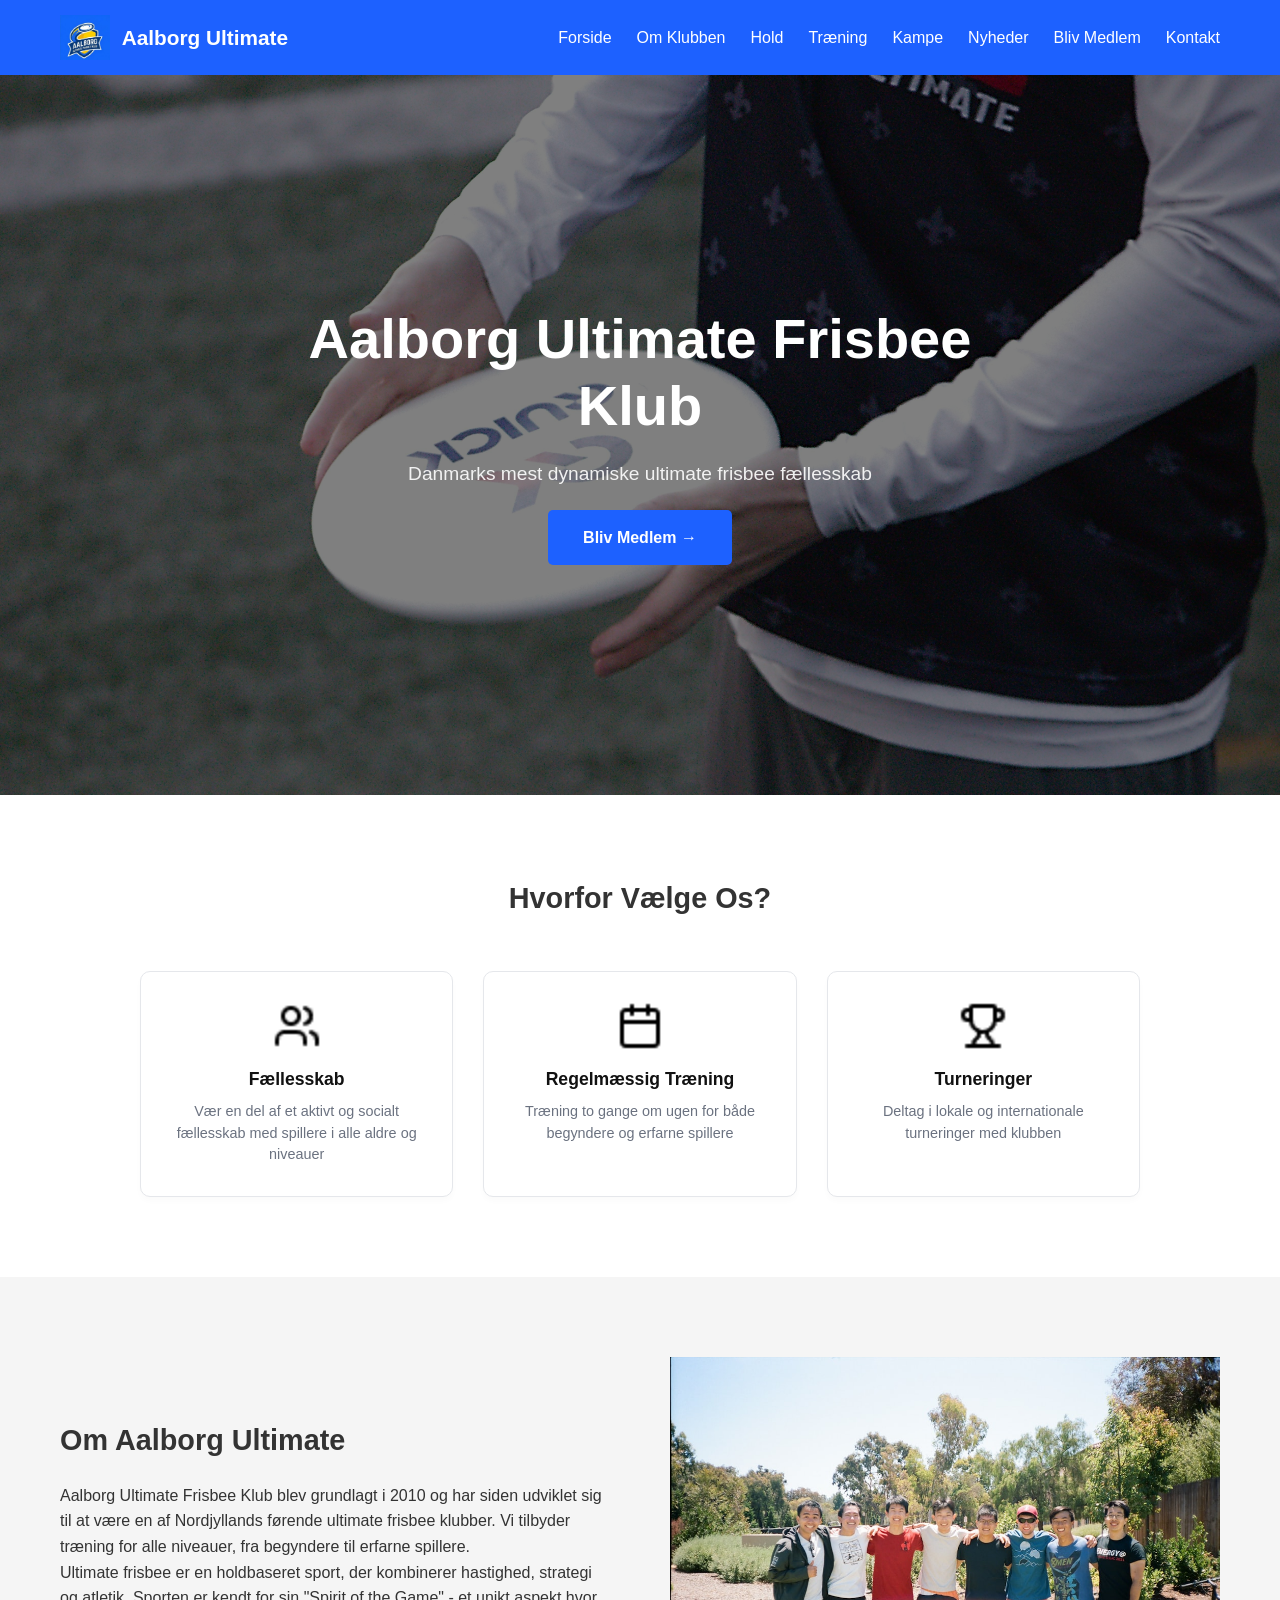
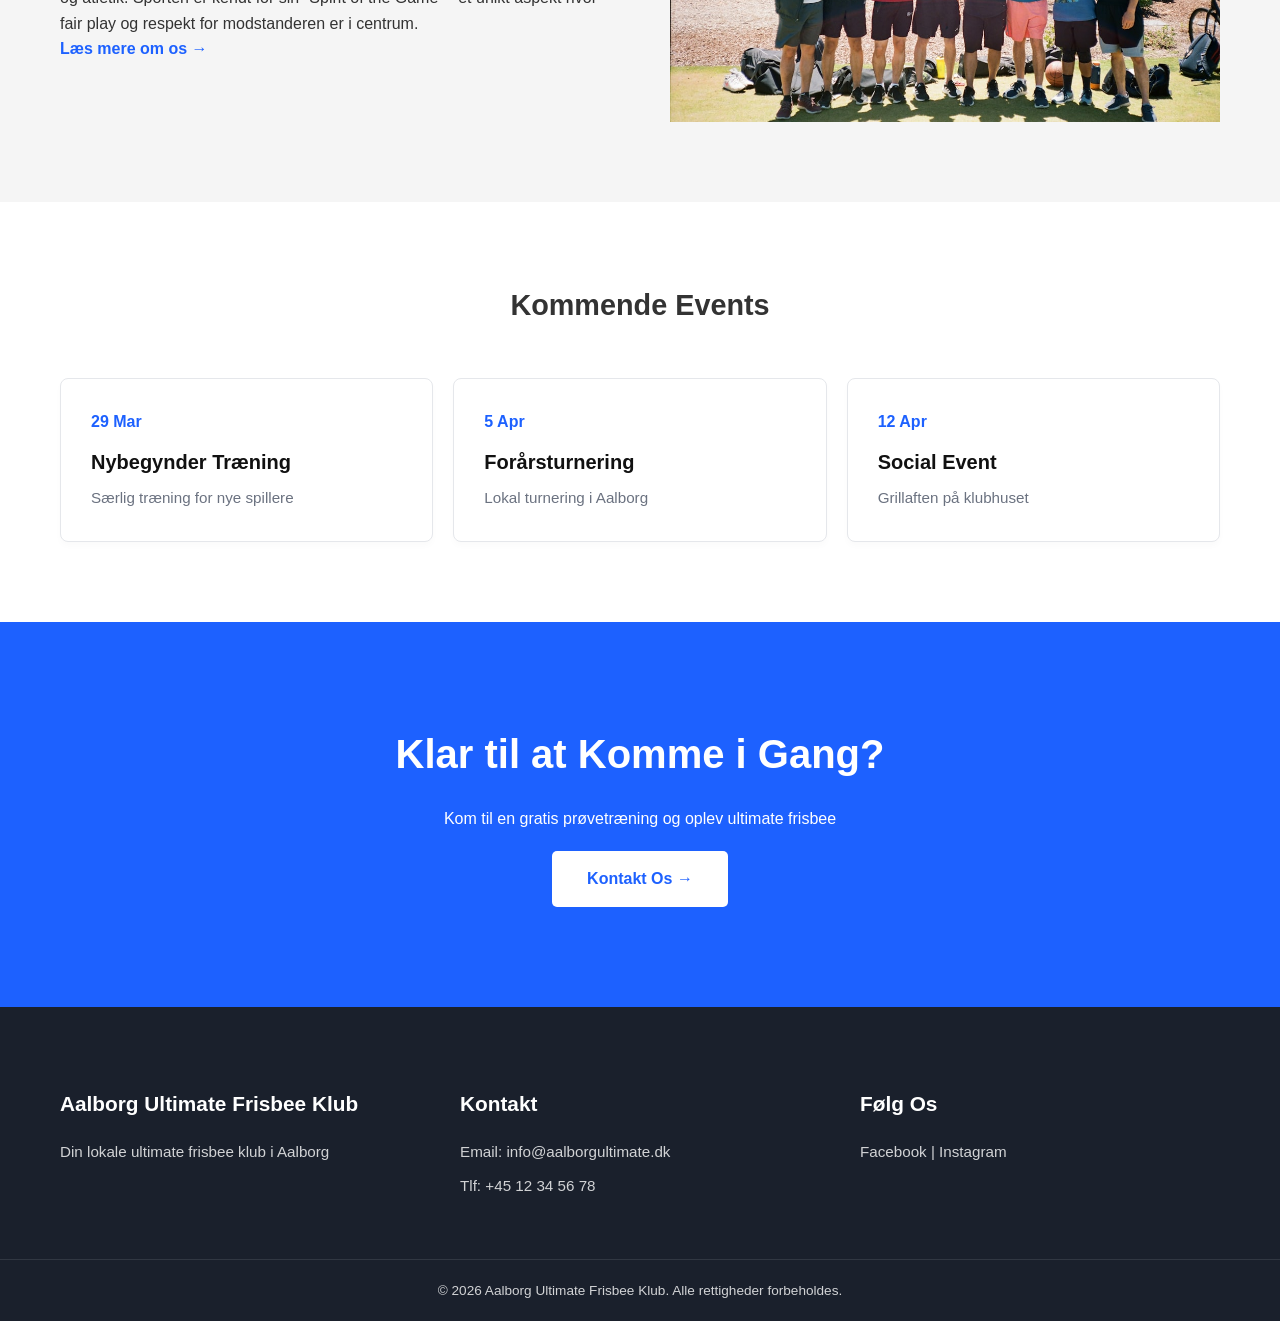
==== Source kode/index.html @ 28018676 "4 undersider mere :) Samt yderlgiere fikses af hele siden." ====
<!DOCTYPE html>
<html lang="da">
<head>
    <meta charset="UTF-8">
    <meta name="viewport" content="width=device-width, initial-scale=1.0">
    <title>Forside - Aalborg Ultimate Frisbee Klub</title>
    
    <link rel="stylesheet" href="css/layout.css">
    <link rel="stylesheet" href="css/style.css">
</head>
<body>

    <header class="main-header">
        <div class="container">
            <div class="logo">
                <img src="img/logo.png" alt="AUFK Logo">
                <span>Aalborg Ultimate</span>
            </div>
            <nav>
                <ul>
                    <li><a href="index.html">Forside</a></li>
                    <li><a href="om-os.html">Om Klubben</a></li>
                    <li><a href="hold.html">Hold</a></li>
                    <li><a href="traening.html">Træning</a></li>
                    <li><a href="kampe.html">Kampe</a></li>
                    <li><a href="nyheder.html">Nyheder</a></li>
                    <li><a href="bliv-medlem.html">Bliv Medlem</a></li>
                    <li><a href="kontakt-os.html">Kontakt</a></li>
                </ul>
            </nav>
        </div>
    </header>

    <main>
        <section class="hero">
            <div class="container hero-content">
                <h1>Aalborg Ultimate Frisbee Klub</h1>
                <p>Danmarks mest dynamiske ultimate frisbee fællesskab</p>
                <a href="bliv-medlem.html" class="btn-main">Bliv Medlem &rarr;</a>
            </div>
        </section>

        <section class="features page-section">
            <div class="container">
                <h2 class="section-title">Hvorfor Vælge Os?</h2>
                <div class="feature-grid">
                    <div class="feature-card">
                        <img src="img/icon-user.png" alt="Fællesskab" class="icon">
                        <h3>Fællesskab</h3>
                        <p>Vær en del af et aktivt og socialt fællesskab med spillere i alle aldre og niveauer</p>
                    </div>
                    <div class="feature-card">
                        <img src="img/icon-calendar.png" alt="Træning" class="icon">
                        <h3>Regelmæssig Træning</h3>
                        <p>Træning to gange om ugen for både begyndere og erfarne spillere</p>
                    </div>
                    <div class="feature-card">
                        <img src="img/icon-trophy.png" alt="Turneringer" class="icon">
                        <h3>Turneringer</h3>
                        <p>Deltag i lokale og internationale turneringer med klubben</p>
                    </div>
                </div>
            </div>
        </section>

        <section class="about-teaser page-section bg-light">
            <div class="container about-flex">
                <div class="about-text">
                    <h2>Om Aalborg Ultimate</h2>
                    <p>Aalborg Ultimate Frisbee Klub blev grundlagt i 2010 og har siden udviklet sig til at være en af Nordjyllands førende ultimate frisbee klubber. Vi tilbyder træning for alle niveauer, fra begyndere til erfarne spillere.</p>
                    <p>Ultimate frisbee er en holdbaseret sport, der kombinerer hastighed, strategi og atletik. Sporten er kendt for sin "Spirit of the Game" - et unikt aspekt hvor fair play og respekt for modstanderen er i centrum.</p>
                    <a href="om-os.html" class="link-arrow">Læs mere om os &rarr;</a>
                </div>
                <div class="about-image">
                    <img src="img/team-photo.jpg" alt="Aalborg Ultimate Holdbillede">
                </div>
            </div>
        </section>

        <section class="events page-section">
            <div class="container">
                <h2 class="section-title">Kommende Events</h2>
                <div class="event-grid">
                    <div class="event-card">
                        <span class="event-date">29 Mar</span>
                        <h3>Nybegynder Træning</h3>
                        <p>Særlig træning for nye spillere</p>
                    </div>
                    <div class="event-card">
                        <span class="event-date">5 Apr</span>
                        <h3>Forårsturnering</h3>
                        <p>Lokal turnering i Aalborg</p>
                    </div>
                    <div class="event-card">
                        <span class="event-date">12 Apr</span>
                        <h3>Social Event</h3>
                        <p>Grillaften på klubhuset</p>
                    </div>
                </div>
            </div>
        </section>
    </main>

    <section class="cta-section">
        <div class="container cta-content">
            <h2>Klar til at Komme i Gang?</h2>
            <p>Kom til en gratis prøvetræning og oplev ultimate frisbee</p>
            <a href="kontakt-os.html" class="btn-cta">Kontakt Os &rarr;</a>
        </div>
    </section>

    <footer class="main-footer">
        <div class="container footer-grid">
            <div class="footer-col">
                <h3>Aalborg Ultimate Frisbee Klub</h3>
                <p>Din lokale ultimate frisbee klub i Aalborg</p>
            </div>
            <div class="footer-col">
                <h3>Kontakt</h3>
                <p>Email: info@aalborgultimate.dk</p>
                <p>Tlf: +45 12 34 56 78</p>
            </div>
            <div class="footer-col">
                <h3>Følg Os</h3>
                <p><a href="#">Facebook</a> | <a href="#">Instagram</a></p>
            </div>
        </div>
        <div class="footer-bottom">
            <p>&copy; 2026 Aalborg Ultimate Frisbee Klub. Alle rettigheder forbeholdes.</p>
        </div>
    </footer>

</body>
</html>
---- Source kode/css/layout.css ----
/* --- 1. GLOBAL RESET --- */
/* Sørger for at alle browsere starter ens uden mærkelige mellemrum */
* {
    margin: 0;
    padding: 0;
    box-sizing: border-box;
}

body {
    font-family: sans-serif; /* Midlertidig font indtil style.css tager over */
    line-height: 1.6;
    color: #333;
}

/* --- 2. CONTAINEREN (Vigtigst!) --- */
/* Holder alt indhold samlet på midten, så det ikke klistrer til skærmkanten */
.container {
    max-width: 1200px; /* Bredden på dit design-hus */
    margin: 0 auto;    /* Centrerer kassen på midten af skærmen */
    padding: 0 20px;   /* Lidt luft i siderne på mobil */
}

/* --- 3. HEADER / MENU LAYOUT --- */
.main-header .container {
    display: flex;             /* MAGI: Stiller logo og nav ved siden af hinanden */
    justify-content: space-between; /* Skubber logo til venstre, nav til højre */
    align-items: center;       /* Sørger for de er lige høje i midten */
    padding: 15px 20px;
}

.logo {
    display: flex;
    align-items: center;
    gap: 12px; /* Mellemrum mellem logo-ikon og tekst */
}

nav ul {
    display: flex;     /* Stiller menupunkterne på en række */
    gap: 25px;         /* Mellemrum mellem Forside, Om os, osv. */
    list-style: none;  /* Fjerner de sorte prikker */
}

/* --- 4. HERO (TOPBILLEDE) LAYOUT --- */
.hero {
    display: flex;
    align-items: center;
    justify-content: center;
    text-align: center;
    min-height: 80vh; /* Fylder 80% af skærmens højde */
    padding: 100px 0;
}

.hero-content {
    max-width: 800px; /* Holder teksten samlet på midten */
    display: flex;
    flex-direction: column;
    align-items: center;
    gap: 20px;
}

/* --- 5. PAGE CONTENT LAYOUT --- */
.page-content {
    padding: 80px 0; /* Giver luft over og under indholdet */
}

/* --- 6. CTA (BLÅ BOKS) LAYOUT --- */
.cta-section {
    padding: 100px 0;
    text-align: center;
}

.cta-content {
    display: flex;
    flex-direction: column;
    align-items: center;
    gap: 20px;
}

/* --- 7. FOOTER LAYOUT --- */
.main-footer {
    padding: 80px 0 20px 0;
}

.footer-grid {
    display: flex;             /* Stiller de 3 kolonner ved siden af hinanden */
    justify-content: space-between;
    gap: 40px;
    margin-bottom: 50px;
}

.footer-col {
    flex: 1; /* Gør at de 3 kolonner deler pladsen ligeligt */
}

.footer-bottom {
    text-align: center;
    padding-top: 20px;
    border-top: 1px solid rgba(255,255,255,0.1); /* En tynd streg over bunden */
}

/* --- NYE SEKTIONER PÅ FORSIDEN --- */

.page-section {
    padding: 80px 0; /* Standard luft i top og bund af alle sektioner */
}

/* Feature Grid (Hvorfor vælge os) */
.feature-grid {
    display: flex;
    justify-content: center; /* Sørger for kasserne er centreret */
    align-items: stretch;    /* Gør kasserne lige høje */
    gap: 30px;
    max-width: 1000px;       /* Holder det lidt tættere sammen for et flot look */
    margin: 0 auto;          /* Centrerer selve grid'et på siden */
}

/* Sørg også for at kortene centrerer deres tekst */
/* Sørg for at kortene centrerer deres ikon og tekst perfekt */
.feature-card {
    flex: 1;
    padding: 40px 20px;
    display: flex;
    flex-direction: column;
    align-items: center;  /* Centrerer indholdet vandret */
    text-align: center;   /* Centrerer selve teksten */
}

/* About Teaser (Tekst til venstre, billede til højre) */
.about-flex {
    display: flex;
    align-items: center; /* Centrerer dem lodret */
    gap: 60px;
}

.about-text, .about-image {
    flex: 1; /* Deler pladsen 50/50 */
}

.about-image img {
    width: 100%; /* Sørger for billedet ikke bryder ud af sin kasse */
    display: block;
}

/* Event Grid (Kommende events) */
.event-grid {
    display: flex;
    justify-content: space-between;
    gap: 20px;
}

.event-card {
    flex: 1;
    padding: 30px;
}
/* --- LAYOUT TIL "OM OS" SIDEN --- */

/* Centrerer og gør mission-teksten smal */
.mission-text {
    max-width: 800px;
    margin: 0 auto;
    text-align: center;
}

/* Gør "Vores Værdier" til 4 kasser ved siden af hinanden */
.values-grid {
    display: flex;
    justify-content: space-between;
    gap: 20px;
}

/* Sørger for Historie-sektionen er lidt smallere */
.history-container {
    max-width: 600px;
}

.timeline {
    display: flex;
    flex-direction: column;
    gap: 30px; /* Luft mellem årene */
}

.timeline-item {
    display: flex;
    align-items: center; /* Centrerer årstallet og teksten ud for hinanden */
    gap: 30px;
}

/* Statistik i bunden (4 kasser) */
.stats-grid {
    display: flex;
    justify-content: space-between;
    text-align: center;
    padding: 20px 0;
}

/* --- HOLD SIDE LAYOUT --- */

.team-showcase {
    display: flex;
    align-items: center;
    gap: 60px;
    margin-bottom: 80px;
}

/* Magien der vender hver anden række om */
.row-reverse {
    flex-direction: row-reverse;
}

.team-info, .team-img-wrapper {
    flex: 1;
}

.team-img-wrapper img {
    width: 100%;
    border-radius: 15px;
    box-shadow: 0 10px 30px rgba(0,0,0,0.1);
}

.stat-card {
    background: white;
    padding: 30px;
    border-radius: 12px;
    text-align: center;
    flex: 1;
    border: 1px solid #eee;
}
/* --- TRÆNING SIDE LAYOUT --- */

.training-grid {
    display: grid;
    grid-template-columns: 1fr 1fr; /* To kolonner */
    gap: 30px;
}

.info-cta-flex {
    display: flex;
    gap: 80px;
    align-items: center;
}

.prep-list, .blue-cta-box {
    flex: 1;
}

.map-placeholder {
    background-color: #E5E7EB;
    height: 350px;
    border-radius: 12px;
    display: flex;
    flex-direction: column;
    justify-content: center;
    align-items: center;
    text-align: center;
}

/* --- KAMPE SIDE LAYOUT --- */

.match-grid {
    display: grid;
    grid-template-columns: repeat(3, 1fr); /* 3 kort på en række */
    gap: 25px;
}

.table-container {
    width: 100%;
    overflow-x: auto; /* Gør at tabellen kan rulle på små skærme */
    margin-top: 20px;
}

table {
    width: 100%;
    border-collapse: collapse; /* Fjerner mellemrum mellem celler */
    background: white;
    border-radius: 8px;
    overflow: hidden;
}

/* --- NYHEDER SIDE LAYOUT --- */

/* Venstrestiller indholdet i toppen (fordi det er centreret på de andre sider) */
.hero-content.text-left {
    align-items: flex-start;
    text-align: left;
}

.filter-bar {
    display: flex;
    gap: 15px;
    margin-bottom: 40px;
    flex-wrap: wrap; /* Gør at knapperne hopper ned på næste linje på små skærme */
}

.news-grid {
    display: grid;
    grid-template-columns: repeat(3, 1fr); /* 3 kolonner */
    gap: 30px;
}

.news-card {
    display: flex;
    flex-direction: column;
    height: 100%;
}

.news-content {
    display: flex;
    flex-direction: column;
    flex: 1; /* Får indholdet til at fylde resten af kortet ud */
    padding: 25px;
}

/* --- BLIV MEDLEM LAYOUT --- */

/* Centrerer hero tekst */
.hero-content.text-center {
    align-items: center;
    text-align: center;
}

.pricing-grid {
    display: grid;
    grid-template-columns: repeat(3, 1fr);
    gap: 30px;
    max-width: 1100px;
    margin: 0 auto;
}

.steps-grid {
    display: grid;
    grid-template-columns: repeat(4, 1fr);
    gap: 20px;
    text-align: center;
}

.step-item {
    display: flex;
    flex-direction: column;
    align-items: center;
}

.form-wrapper {
    max-width: 700px;
    margin: 0 auto;
    background: white;
    padding: 40px;
    border-radius: 12px;
    box-shadow: 0 5px 20px rgba(0,0,0,0.03);
}

.form-row {
    display: flex;
    gap: 20px;
}

.form-row .form-group {
    flex: 1; /* Gør at fornavn og efternavn deler linjen */
}

/* --- KONTAKT OS LAYOUT --- */

.contact-info-grid {
    display: grid;
    grid-template-columns: repeat(4, 1fr);
    gap: 20px;
}

/* Gør formular-delen lidt bredere (1.2fr) end sidebar-delen (1fr) */
.contact-main-grid {
    display: grid;
    grid-template-columns: 1.2fr 1fr;
    gap: 60px;
}

.quick-links-grid {
    display: grid;
    grid-template-columns: repeat(3, 1fr);
    gap: 30px;
}
---- Source kode/css/style.css ----
/* --- 1. FARVER OG FONTE (DESIGN-SYSTEM) --- */
:root {
    --primary-blue: #1D61FF;    /* Din flotte AUFK-blå */
    --dark-bg: #1A202C;         /* Mørk farve til footeren */
    --light-text: #FFFFFF;
    --dark-text: #333333;
}

body {
    background-color: #FFFFFF;
    color: var(--dark-text);
    /* Her kan I senere indsætte en flot font fra Google Fonts */
}

/* --- 2. HEADER STYLE --- */
.main-header {
    background-color: var(--primary-blue);
    color: var(--light-text);
    box-shadow: 0 2px 10px rgba(0,0,0,0.1);
}

.logo span {
    font-weight: bold;
    font-size: 1.3rem;
    color: var(--light-text);
}

.logo img {
    height: 45px; /* Juster størrelsen på jeres logo-billede */
    width: auto;
}

nav a {
    color: var(--light-text);
    text-decoration: none; /* Ingen understregning */
    font-weight: 500;
    transition: 0.3s;
}

nav a:hover {
    opacity: 0.8; /* Gør linket lidt gennemsigtigt, når man holder musen over */
}

/* --- 3. HERO (TOPBILLEDE) STYLE --- */
.hero {
    /* HER SKAL I INDSÆTTE JERES BAGGRUNDSBILLEDE */
    background-image: linear-gradient(rgba(0,0,0,0.5), rgba(0,0,0,0.5)), url('../img/hero-frisbee.jpg');
    background-size: cover;       /* Sørger for billedet dækker hele kassen */
    background-position: center;  /* Centrerer billedet */
    color: var(--light-text);
}

.hero h1 {
    font-size: 3.5rem; /* Stor, flot overskrift */
    font-weight: 800;
    line-height: 1.2;
}

.hero p {
    font-size: 1.2rem;
    opacity: 0.9;
}


/* --- 4. KNAPPER OG LINKER --- */
/* Den blå knap i Hero-sektionen */
.btn-main {
    background-color: var(--primary-blue);
    color: var(--light-text);
    padding: 15px 35px;
    border-radius: 5px; /* Afrundede hjørner */
    text-decoration: none;
    font-weight: bold;
    transition: 0.3s;
    display: inline-block;
}

.btn-main:hover {
    background-color: #0044CC; /* En lidt mørkere blå ved hover */
    transform: translateY(-2px);
}

/* Den hvide knap i den blå CTA-boks */
.btn-cta {
    background-color: var(--light-text);
    color: var(--primary-blue);
    padding: 15px 35px;
    border-radius: 5px;
    text-decoration: none;
    font-weight: bold;
    transition: 0.3s;
    display: inline-block;
}

.btn-cta:hover {
    background-color: #F0F0F0;
}

/* Link med pil */
.link-arrow {
    color: var(--primary-blue);
    text-decoration: none;
    font-weight: 600;
    transition: 0.3s;
    display: inline-block;
}

.link-arrow:hover {
    color: #0044CC;
    transform: translateX(5px);
}

/* --- 5. CTA (BLÅ BOKS) STYLE --- */
.cta-section {
    background-color: var(--primary-blue);
    color: var(--light-text);
}

.cta-section h2 {
    font-size: 2.5rem;
    font-weight: 700;
}

/* --- 6. FOOTER STYLE --- */
.main-footer {
    background-color: var(--dark-bg);
    color: rgba(255,255,255,0.8); /* Lidt gennemsigtig hvid tekst */
}

.main-footer h3 {
    color: var(--light-text);
    margin-bottom: 20px;
    font-size: 1.3rem;
}

.footer-col p {
    margin-bottom: 10px;
    font-size: 0.95rem;
}

.main-footer a {
    color: rgba(255,255,255,0.8);
    text-decoration: none;
    transition: 0.3s;
}

.main-footer a:hover {
    color: var(--light-text);
}

.footer-bottom {
    font-size: 0.85rem;
}

/* --- KOMMENDE EVENTS (De hvide kort med grå kant) --- */

.event-card {
    background-color: #FFFFFF;
    border: 1px solid #E5E7EB; /* Den præcise lysegrå kant fra Figma */
    border-radius: 8px;        /* Runde hjørner på kassen */
    padding: 30px;             /* Giver god luft indeni boksen */
    text-align: left;          /* Sørger for at teksten starter ude til venstre */
    box-shadow: 0 4px 6px rgba(0,0,0,0.02); /* En meget svag skygge under kortet */
    transition: 0.3s;          /* Gør kassen klar til hover-effekten */
}

/* Lidt ekstra "lir": Boksen løfter sig lidt, når man holder musen over */
.event-card:hover {
    box-shadow: 0 10px 15px rgba(0,0,0,0.05);
    transform: translateY(-3px);
}

/* Datoen i toppen af kortet */
.event-date {
    display: block;
    color: var(--primary-blue); /* Din blå AUFK-farve */
    font-weight: bold;
    font-size: 1rem;
    margin-bottom: 12px;
}

/* Titlen på eventet */
.event-card h3 {
    color: #111111;            /* Mørk farve for god kontrast */
    font-size: 1.25rem;
    margin-bottom: 8px;
}

/* Brødteksten i kortet */
.event-card p {
    color: #6B7280;            /* Flot grå farve til teksten */
    font-size: 0.95rem;
}

/* --- DESIGN TIL "OM OS" SIDEN --- */

/* Gør hero-sektionen lidt lavere og brug et nyt billede */
.hero-about {
    min-height: 50vh; 
    /* Her kan du indsætte billedet af græsbanen fra Figma senere */
    background-image: linear-gradient(rgba(0,0,0,0.6), rgba(0,0,0,0.6)), url('../img/omosforside.png');
}
.subpage-hero {
    min-height: 50vh;
    background-size: cover;
    background-position: center;
}
.subpage-hero-hold {
    min-height: 50vh;
    background-image: linear-gradient(rgba(0,0,0,0.6), rgba(0,0,0,0.6)), url('../img/holdforside.png');
    background-size: cover;
    background-position: center;
}
/* De hvide "Vores Værdier" kasser - Nu som tydelige Figma-bokse */
.value-card {
    background-color: #FFFFFF;
    border: 1px solid #E5E7EB; /* Giver den præcise lysegrå kant fra Figma */
    border-radius: 10px;
    padding: 30px 25px;
    box-shadow: 0 4px 6px rgba(0,0,0,0.02); /* Meget svag skygge */
    text-align: left; /* Sørger for at teksten starter ude til venstre */
}

.value-card h3 {
    margin-bottom: 8px;
    font-size: 1.1rem; /* Gjort lidt mindre for at matche Figma */
    color: #111111;
}

.value-card p {
    color: #6B7280;
    font-size: 0.9rem; /* Mindre brødtekst for et renere look */
    line-height: 1.5;
}

/* Overskrifter på sektioner */
.section-title {
    text-align: center;
    font-size: 1.8rem;
    margin-bottom: 40px;
    font-weight: 700;
}

/* Missionen - centeret tekstblock */
.mission-text {
    font-size: 1rem;
    color: #444;
    line-height: 1.8;
}

/* Mere styling for nogle varianterer */
.bg-light {
    background-color: #F5F5F5;
}

.feature-card {
    background-color: #FFFFFF;
    border: 1px solid #E5E7EB;
    border-radius: 10px;
    padding: 30px 25px;
    box-shadow: 0 4px 6px rgba(0,0,0,0.02);
}

.feature-card h3 {
    margin-bottom: 8px;
    font-size: 1.1rem;
    color: #111111;
}

.feature-card p {
    color: #6B7280;
    font-size: 0.9rem;
    line-height: 1.5;
}

.feature-card.highlight {
    border-color: var(--primary-blue);
    border-width: 2px;
}

.icon {
    width: 48px;
    height: 48px;
    margin-bottom: 15px;
}

/* De blå årstal-kasser i Historie-sektionen */
.timeline-year {
    background-color: var(--primary-blue);
    color: white;
    font-size: 1.2rem;
    font-weight: bold;
    padding: 10px 20px;
    border-radius: 8px;
    min-width: 90px;
    text-align: center;
}

.timeline-content h3 {
    font-size: 1.2rem;
    margin-bottom: 5px;
}

.timeline-content p {
    color: #666;
}

/* Den lyseblå baggrund til "Hvad er Ultimate Frisbee" */
.bg-light-blue {
    background-color: #F0F6FF;
}

/* Den hvide boks med grundregler */
.rules-card {
    background-color: #FFFFFF;
    padding: 30px;
    border-radius: 12px;
    margin-top: 30px;
    box-shadow: 0 5px 20px rgba(0,0,0,0.05);
}

.rules-card h3 {
    margin-bottom: 15px;
}

/* Gør prikkerne i regellisten flotte */
.rules-card ul {
    list-style-type: none; /* Fjerner standard prikker */
}

.rules-card li {
    margin-bottom: 10px;
    color: #444;
    position: relative;
    padding-left: 15px;
}

/* Laver en lille blå prik ud for hver regel */
.rules-card li::before {
    content: "•";
    color: var(--primary-blue);
    font-weight: bold;
    position: absolute;
    left: 0;
}

/* Statistik-sektionen i bunden */
.stats-grid {
    display: flex;
    justify-content: space-between;
    text-align: center;
    padding: 60px 0; /* Ekstra luft omkring tallene */
}

.stat-item {
    display: flex;
    flex-direction: column;
    align-items: center;
}

.stat-number {
    font-size: 3rem; /* Store tal */
    font-weight: 900; /* Ekstra tykke (Extra Bold) */
    color: var(--primary-blue);
    margin-bottom: 5px;
}

.stat-label {
    color: #4B5563; /* Lækker mørkegrå */
    font-size: 0.95rem;
    font-weight: 500;
}

/* --- 7. EXTRA STYLING --- */
section.features h2 {
    font-size: 1.8rem;
    font-weight: 700;
    text-align: center;
    margin-bottom: 50px;
}

section.about-teaser h2 {
    font-size: 1.8rem;
    font-weight: 700;
    margin-bottom: 20px;
}

section.events h2 {
    font-size: 1.8rem;
    font-weight: 700;
    text-align: center;
    margin-bottom: 50px;
}

/* --- HOLD SIDE DESIGN --- */

.badge {
    display: inline-block;
    padding: 5px 12px;
    border-radius: 20px;
    font-size: 0.75rem;
    font-weight: bold;
    text-transform: uppercase;
    margin-bottom: 15px;
}

.badge-comp { background-color: #E0E7FF; color: #1D61FF; } /* Blå */
.badge-beg { background-color: #DCFCE7; color: #166534; }  /* Grøn */
.badge-u20 { background-color: #FEF3C7; color: #92400E; }  /* Gul/Orange */

.team-info h2 {
    font-size: 2rem;
    margin-bottom: 15px;
}

.training-times {
    margin-top: 20px;
    padding-top: 15px;
    border-top: 1px solid #eee;
}

.training-times strong {
    display: block;
    color: #111;
    margin-bottom: 5px;
}

.stat-number-small {
    display: block;
    font-size: 1.25rem;
    font-weight: bold;
    margin: 15px 0 5px 0;
    color: #111;
}

/* Specifikt topbillede til Hold-siden */
.hero-hold {
    background-image: linear-gradient(rgba(0,0,0,0.6), rgba(0,0,0,0.6)), url('img/holdforside.png');
}
/* --- TRÆNING SIDE DESIGN --- */

.hero-traening {
    background-image: linear-gradient(rgba(0,0,0,0.6), rgba(0,0,0,0.6)), url('../img/traeningforside.png');
}

.training-card {
    background: white;
    padding: 30px;
    border-radius: 12px;
    border: 1px solid #eee;
}

.training-card.border-blue {
    border: 2px solid var(--primary-blue);
}

.card-header {
    display: flex;
    justify-content: space-between;
    align-items: center;
    margin-bottom: 15px;
}

.card-meta {
    margin-bottom: 15px;
    font-size: 0.9rem;
    color: #444;
    display: flex;
    flex-direction: column;
    gap: 5px;
}

.card-meta i {
    color: var(--primary-blue);
    margin-right: 5px;
}

/* Checklist styling */
.prep-list ul {
    list-style: none;
    margin-top: 25px;
}

.prep-list li {
    margin-bottom: 15px;
    font-size: 1.1rem;
    display: flex;
    align-items: center;
    gap: 15px;
}

.prep-list i {
    color: var(--primary-blue);
    font-size: 1.4rem;
}

/* Den blå boks */
.blue-cta-box {
    background-color: var(--primary-blue);
    color: white;
    padding: 50px;
    border-radius: 15px;
    box-shadow: 0 15px 30px rgba(29, 97, 255, 0.2);
}

.blue-cta-box h2 {
    color: white;
    margin-bottom: 15px;
}

.contact-mini {
    margin-top: 30px;
    padding-top: 20px;
    border-top: 1px solid rgba(255,255,255,0.2);
}

/* Kort placeholder */
.map-placeholder i {
    font-size: 3rem;
    color: #9CA3AF;
    margin-bottom: 15px;
}

/* --- KAMPE SIDE DESIGN --- */

.hero-kampe {
    background-image: linear-gradient(rgba(0,0,0,0.6), rgba(0,0,0,0.6)), url('../img/kampeforside.png');
}

/* Match Cards */
.match-card {
    background: white;
    border: 1px solid #E5E7EB;
    border-radius: 12px;
    padding: 25px;
    box-shadow: 0 4px 6px rgba(0,0,0,0.02);
}

.match-header {
    display: flex;
    justify-content: space-between;
    font-size: 0.85rem;
    color: var(--primary-blue);
    font-weight: bold;
    margin-bottom: 20px;
}

.match-teams {
    text-align: center;
    margin-bottom: 20px;
}

.match-teams .vs {
    font-size: 0.8rem;
    color: #9CA3AF;
    margin: 5px 0;
}

.match-footer {
    display: flex;
    justify-content: space-between;
    align-items: center;
    font-size: 0.85rem;
    color: #6B7280;
    border-top: 1px solid #F3F4F6;
    padding-top: 15px;
}

/* Tabeller */
th {
    background-color: #F9FAFB;
    text-align: left;
    padding: 15px 20px;
    font-size: 0.75rem;
    letter-spacing: 0.05em;
    color: #6B7280;
    border-bottom: 2px solid #F3F4F6;
}

td {
    padding: 15px 20px;
    border-bottom: 1px solid #F3F4F6;
    font-size: 0.95rem;
}

/* Status Badges (Sejr/Nederlag) */
.status-badge {
    padding: 4px 12px;
    border-radius: 20px;
    font-size: 0.8rem;
    font-weight: bold;
}

.status-badge.win { background-color: #DCFCE7; color: #166534; }
.status-badge.loss { background-color: #FEE2E2; color: #991B1B; }

/* Fremhævning af eget hold i tabellen */
.highlight-row {
    background-color: #F0F6FF;
}

.standing-table tr:hover {
    background-color: #F9FAFB;
}

/* --- NYHEDER SIDE DESIGN --- */

/* Den rene blå baggrund i toppen (overskriver billedet) */
.hero-nyheder {
    background: var(--primary-blue); /* Bruger udelukkende jeres blå farve */
    min-height: 25vh;
}

/* Filter knapperne */
.filter-btn {
    background-color: #FFFFFF;
    border: none;
    padding: 10px 25px;
    border-radius: 30px; /* Gør dem pille-formede */
    font-size: 0.95rem;
    font-weight: 500;
    color: #4B5563;
    cursor: pointer;
    box-shadow: 0 2px 5px rgba(0,0,0,0.05);
    transition: 0.2s;
}

.filter-btn:hover {
    background-color: #F3F4F6;
}

.filter-btn.active {
    background-color: var(--primary-blue);
    color: #FFFFFF;
}

/* Nyhedskortene */
.news-card {
    background-color: #FFFFFF;
    border-radius: 12px;
    overflow: hidden; /* Sørger for at billedet i toppen får runde hjørner */
    border: 1px solid #E5E7EB;
    box-shadow: 0 4px 6px rgba(0,0,0,0.02);
    transition: transform 0.2s;
}

.news-card:hover {
    transform: translateY(-5px);
    box-shadow: 0 10px 15px rgba(0,0,0,0.05);
}

.news-img {
    width: 100%;
    height: 200px;
    object-fit: cover; /* Sørger for at billedet dækker rammen flot */
}

/* Nyheds-Badge */
.badge-news {
    background-color: #F3F4F6;
    color: #6B7280;
    align-self: flex-start; /* Sørger for den ikke strækker sig i hele bredden */
}

.news-content h3 {
    margin: 15px 0 10px 0;
    font-size: 1.25rem;
    color: #111111;
}

.news-content p {
    color: #6B7280;
    font-size: 0.95rem;
    margin-bottom: 20px;
    flex: 1; /* Skubber meta-info og link helt ned i bunden */
}

/* Forfatter og dato */
.news-meta {
    display: flex;
    gap: 15px;
    color: #9CA3AF;
    font-size: 0.85rem;
    margin-bottom: 20px;
}

.news-meta i {
    margin-right: 5px;
}

/* Stregen og 'Læs mere' linket i bunden */
.news-footer {
    border-top: 1px solid #F3F4F6;
    padding-top: 15px;
}

.read-more {
    color: var(--primary-blue);
    text-decoration: none;
    font-weight: bold;
    font-size: 0.95rem;
}

.read-more:hover {
    text-decoration: underline;
}

/* --- BLIV MEDLEM DESIGN --- */

/* Priskortene */
.pricing-card {
    background: #FFFFFF;
    border: 1px solid #E5E7EB;
    border-radius: 12px;
    padding: 40px 30px;
    position: relative; /* Nødvendig for at placere 'Mest Populær' tagget */
    box-shadow: 0 4px 6px rgba(0,0,0,0.02);
}

.pricing-card h3 { font-size: 1.5rem; margin-bottom: 5px; }
.pricing-subtitle { color: #6B7280; font-size: 0.95rem; margin-bottom: 25px; }

.price {
    font-size: 3rem;
    font-weight: 900;
    color: #111;
    margin-bottom: 30px;
}

.price span {
    font-size: 1rem;
    color: #6B7280;
    font-weight: normal;
}

.feature-list { list-style: none; }
.feature-list li {
    margin-bottom: 15px;
    color: #4B5563;
    display: flex;
    align-items: center;
    gap: 10px;
}

.feature-list i { color: #10B981; } /* Den grønne farve til flueben */

/* Highlight Priskort (Konkurrence) */
.highlight-pricing {
    background-color: var(--primary-blue);
    color: white;
    border: none;
    transform: scale(1.03); /* Gør den lidt større */
    box-shadow: 0 15px 30px rgba(29, 97, 255, 0.2);
    overflow: hidden;
}

.highlight-pricing h3, .highlight-pricing .pricing-subtitle, .highlight-pricing .price, .highlight-pricing .price span, .highlight-pricing .feature-list li {
    color: white;
}

.highlight-pricing .feature-list i {
    color: #FFFFFF; /* Hvide flueben i det blå kort */
}

.popular-tag {
    background-color: #FACC15; /* Den gule farve fra Figma */
    color: #111;
    text-align: center;
    font-weight: bold;
    font-size: 0.8rem;
    padding: 8px 0;
    position: absolute;
    top: 0;
    left: 0;
    width: 100%;
}

.highlight-pricing h3 { margin-top: 20px; } /* Giver plads til det gule tag */

/* Trin-for-trin cirkler */
.step-circle {
    width: 60px;
    height: 60px;
    background-color: var(--primary-blue);
    color: white;
    border-radius: 50%; /* Gør den rund */
    display: flex;
    justify-content: center;
    align-items: center;
    font-size: 1.5rem;
    font-weight: bold;
    margin-bottom: 20px;
}

.step-item h3 { margin-bottom: 10px; font-size: 1.1rem; }
.step-item p { color: #6B7280; font-size: 0.9rem; }

/* Formular Design */
.form-group {
    margin-bottom: 25px;
    display: flex;
    flex-direction: column;
}

.form-group label {
    font-size: 0.95rem;
    color: #374151;
    margin-bottom: 8px;
    font-weight: 500;
}

.form-group input, 
.form-group select, 
.form-group textarea {
    padding: 12px 15px;
    border: 1px solid #D1D5DB;
    border-radius: 8px;
    font-size: 1rem;
    font-family: inherit; /* Sikrer samme skrifttype som resten af siden */
    transition: 0.2s;
}

.form-group input:focus, 
.form-group select:focus, 
.form-group textarea:focus {
    outline: none;
    border-color: var(--primary-blue);
    box-shadow: 0 0 0 3px rgba(29, 97, 255, 0.1); /* Lækkert blåt skær når man taster */
}

.form-checkbox {
    display: flex;
    align-items: center;
    gap: 10px;
    margin-bottom: 20px;
}

.form-checkbox label {
    font-size: 0.95rem;
    color: #374151;
}

/* --- KONTAKT OS DESIGN --- */

/* Lidt ekstra margin til overskrifter i to-spaltet layout */
.mb-20 {
    margin-bottom: 25px;
    font-size: 1.8rem;
}

/* De 4 Info-kort i toppen */
.info-card {
    background: white;
    border: 1px solid #E5E7EB;
    border-radius: 12px;
    padding: 35px 20px;
    text-align: center;
    box-shadow: 0 4px 6px rgba(0,0,0,0.02);
}

.info-card i {
    font-size: 1.8rem;
    color: var(--primary-blue);
    margin-bottom: 15px;
}

.info-card h3 {
    font-size: 1.1rem;
    margin-bottom: 8px;
}

.info-card p {
    color: #6B7280;
    font-size: 0.95rem;
}

/* Formular-knap der fylder det hele */
.btn-full {
    width: 100%;
    display: flex;
    justify-content: center;
    align-items: center;
    gap: 10px; /* Giver luft mellem papirflyver-ikonet og teksten */
    padding: 15px;
    font-size: 1.1rem;
    margin-top: 10px;
}

/* Sidebar - Kort */
.map-small {
    height: 250px;
    margin-bottom: 40px; /* Luft ned til bestyrelsen */
}

/* Sidebar - Bestyrelsen */
.board-section h3, .social-section h3 {
    margin-bottom: 20px;
    font-size: 1.3rem;
}

.board-member {
    padding: 15px 0;
    border-bottom: 1px solid #E5E7EB; /* Den tynde streg mellem personerne */
}

.board-member:last-child {
    border-bottom: none; /* Fjerner stregen under den sidste person */
    margin-bottom: 40px;
}

.board-member h4 {
    font-size: 1.05rem;
    margin-bottom: 3px;
    color: #111;
}

.board-member span {
    display: block;
    color: #6B7280;
    font-size: 0.85rem;
    margin-bottom: 5px;
}

.board-member a {
    color: var(--primary-blue);
    text-decoration: none;
    font-size: 0.95rem;
}

.board-member a:hover {
    text-decoration: underline;
}

/* Sidebar - Sociale Medier Knapper */
.social-buttons {
    display: flex;
    gap: 15px;
}

.btn-social {
    display: inline-flex;
    align-items: center;
    gap: 8px;
    padding: 12px 20px;
    border-radius: 8px;
    color: white;
    text-decoration: none;
    font-weight: 500;
    font-size: 0.95rem;
    transition: 0.2s;
}

.btn-social:hover {
    opacity: 0.9;
    transform: translateY(-2px);
}

.btn-fb {
    background-color: #1877F2; /* Den officielle Facebook blå */
}

.btn-ig {
    /* Instagrams farvede gradient (farveovergang) */
    background: linear-gradient(45deg, #f09433 0%, #e6683c 25%, #dc2743 50%, #cc2366 75%, #bc1888 100%);
}

/* Hurtige Links Kortene i bunden */
.quick-link-card {
    background: white;
    border: 1px solid #E5E7EB;
    border-radius: 12px;
    padding: 40px 30px;
    text-align: center;
}

.quick-link-card h3 {
    margin-bottom: 15px;
    font-size: 1.25rem;
}

.quick-link-card p {
    color: #6B7280;
    margin-bottom: 25px;
    font-size: 0.95rem;
    line-height: 1.6;
}
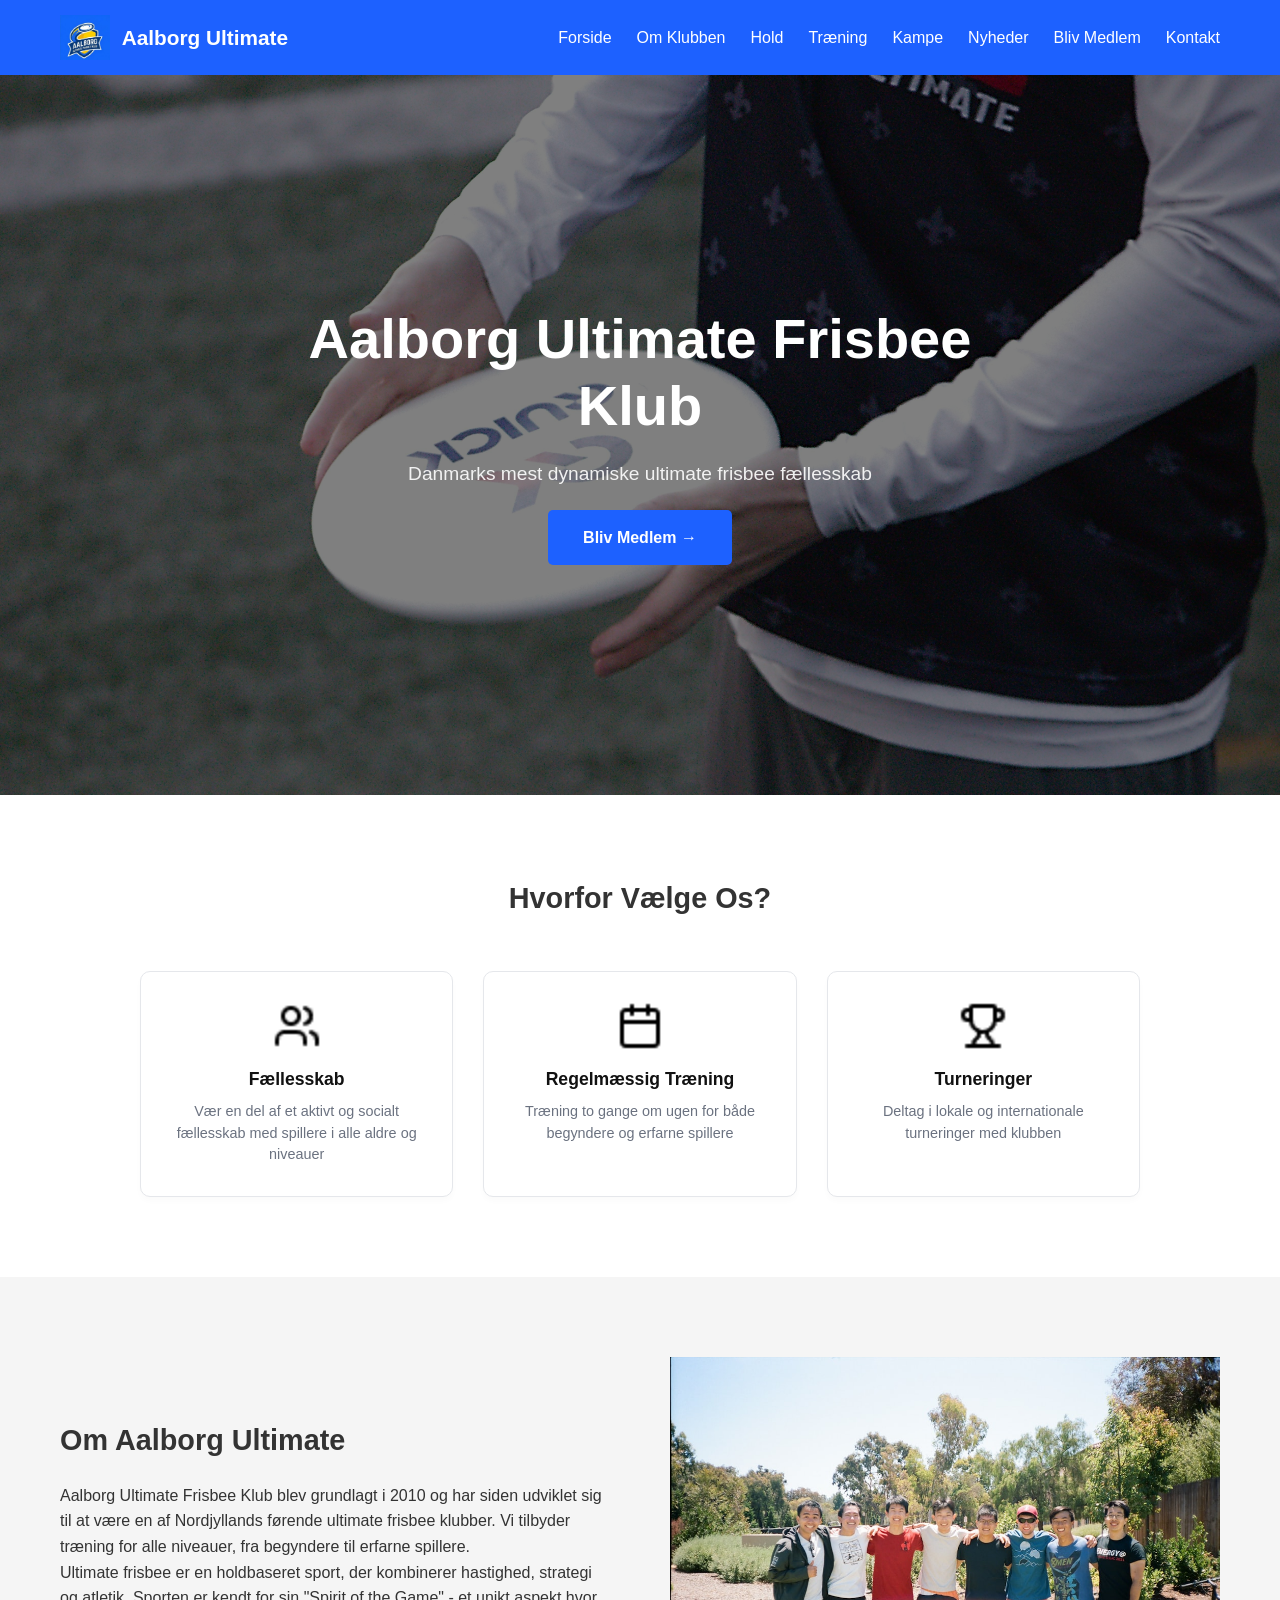
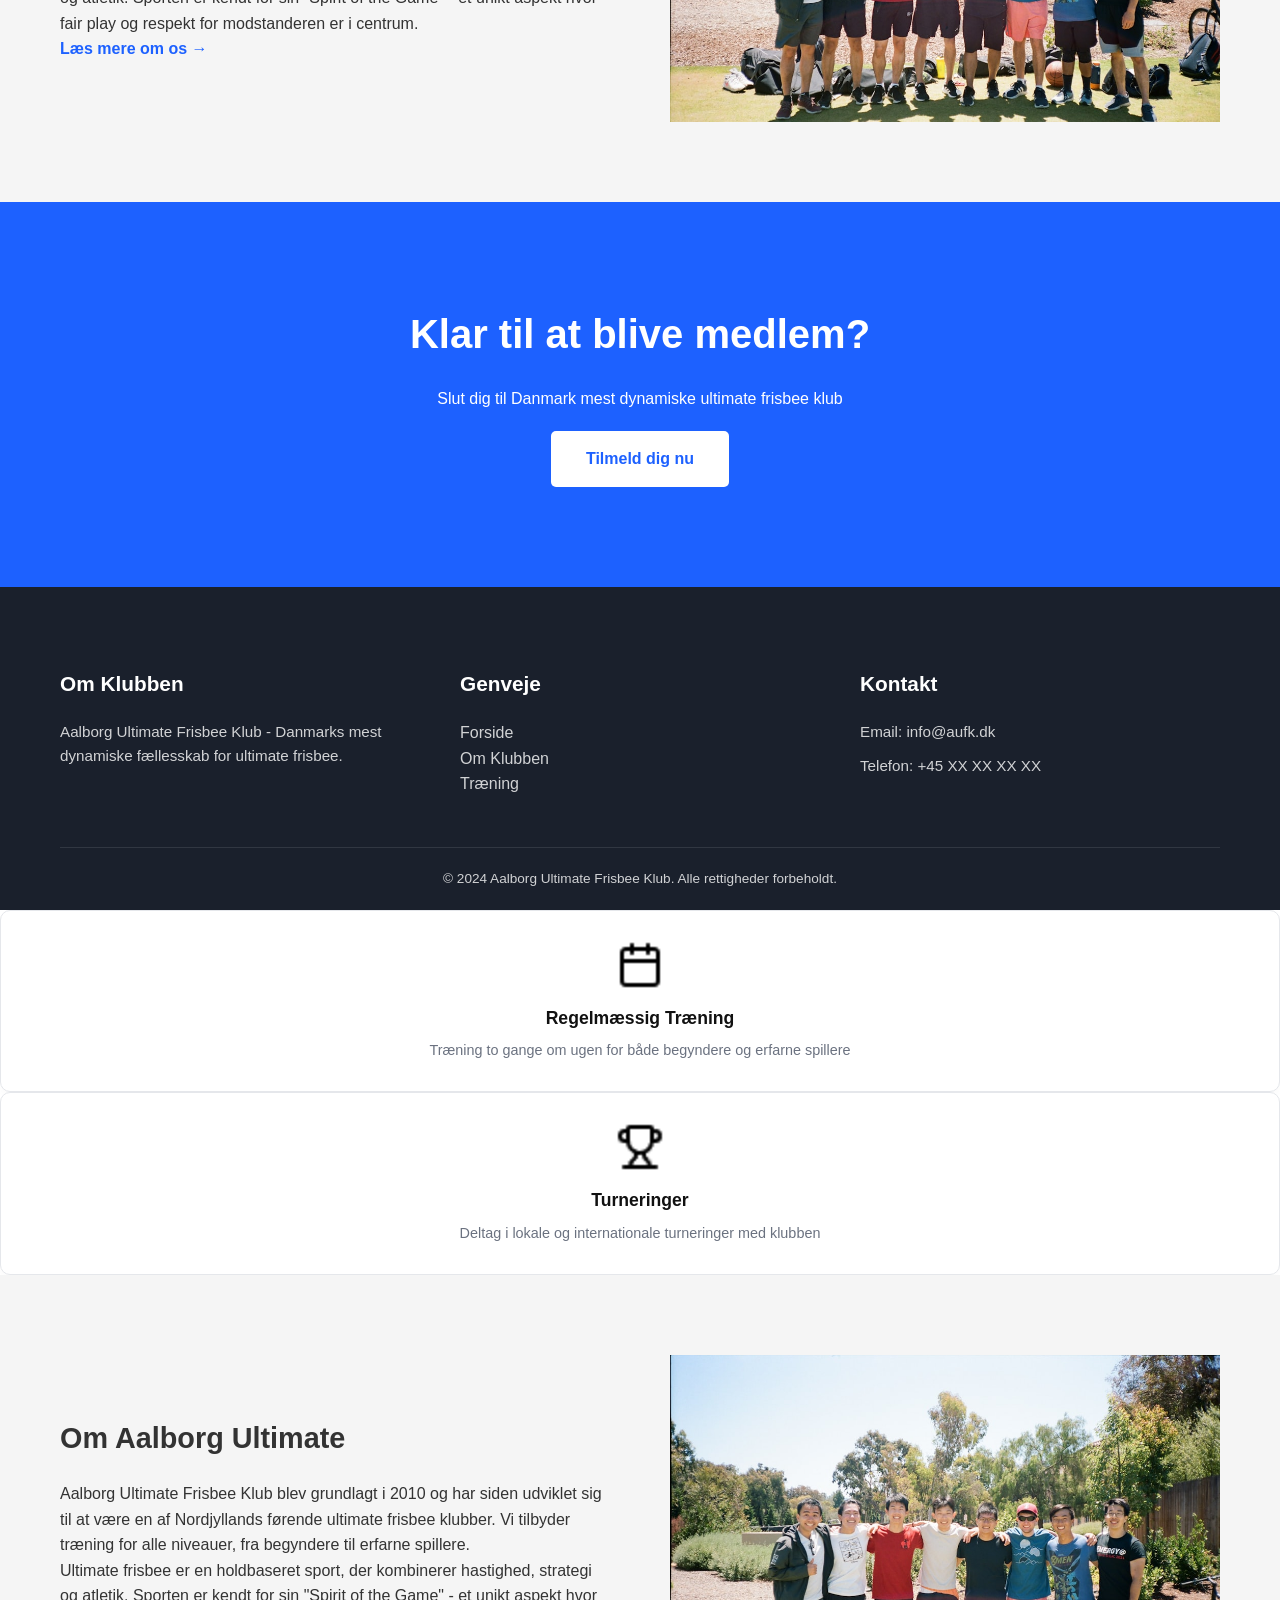
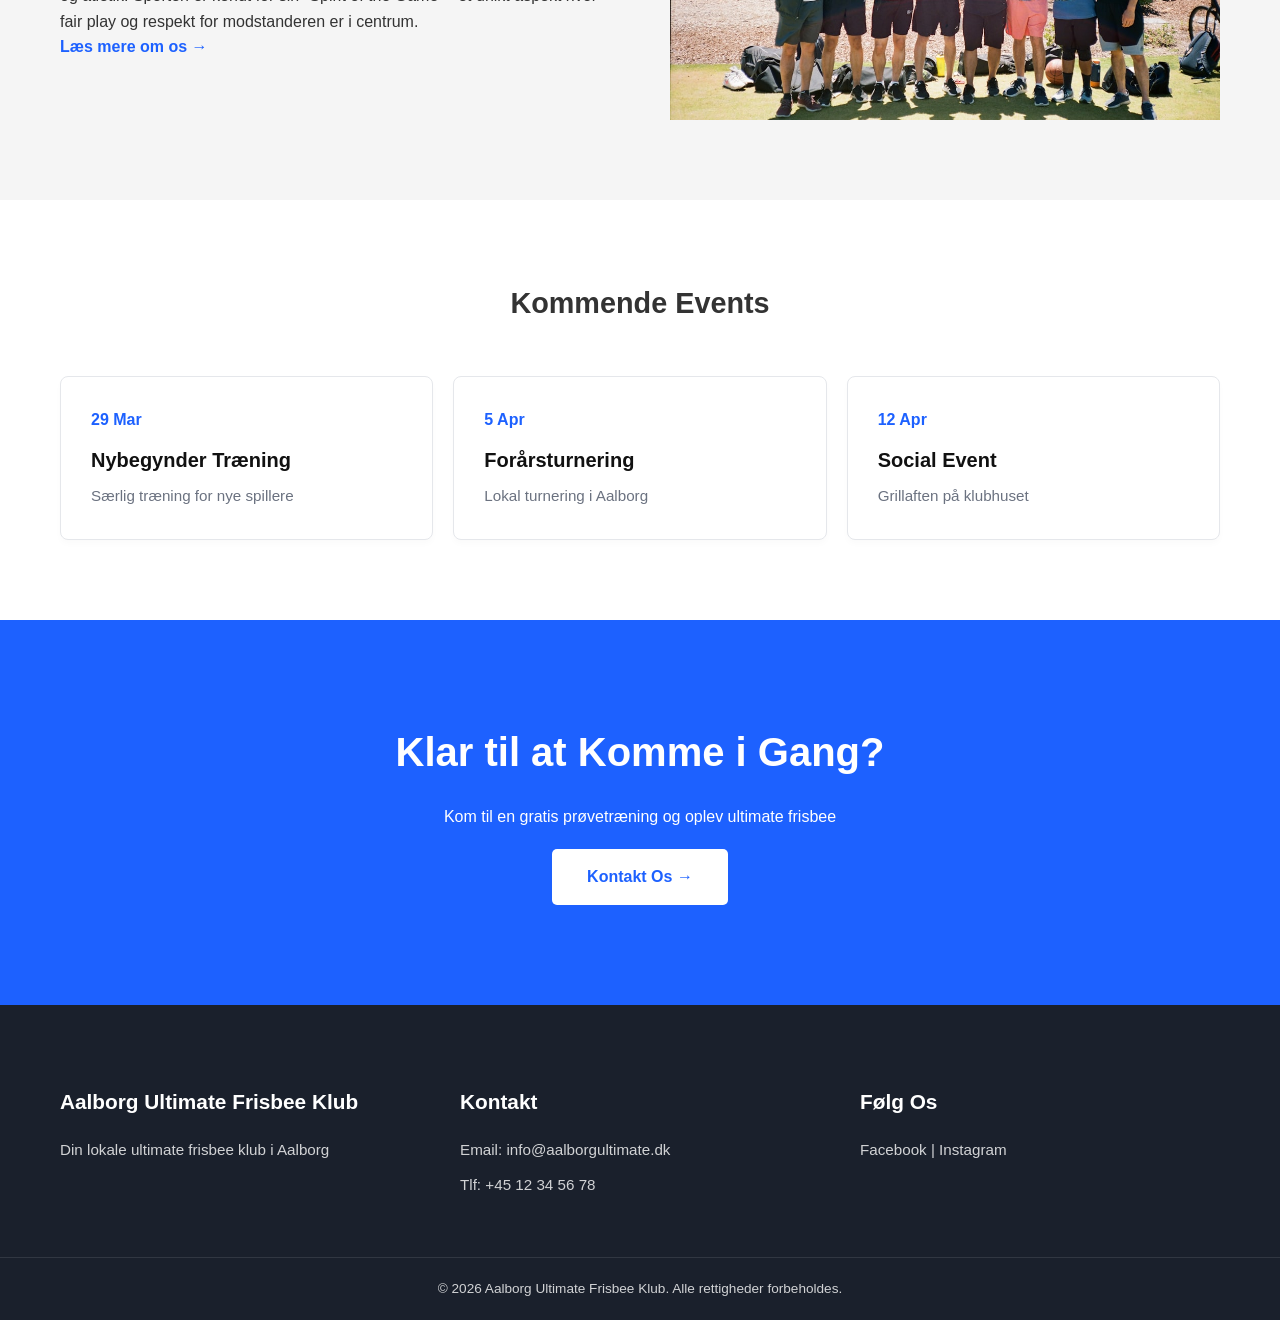
==== commit 84cb41ec: "Dokumentation opdatering af alt koden, samt nye dokumenter tilføjet" ====
--- a/Source kode/index.html
+++ b/Source kode/index.html
@@ -1,22 +1,43 @@
 <!DOCTYPE html>
 <html lang="da">
 <head>
+    <!-- ============================================================
+         META & DOKUMENTINFORMATION
+         ============================================================ -->
     <meta charset="UTF-8">
     <meta name="viewport" content="width=device-width, initial-scale=1.0">
+    <meta name="description" content="Aalborg Ultimate Frisbee Klub - Danmarks mest dynamiske ultimate frisbee fællesskab">
+    <meta name="keywords" content="ultimate frisbee, klub, Aalborg, sport, fællesskab">
+    
     <title>Forside - Aalborg Ultimate Frisbee Klub</title>
     
+    <!-- ============================================================
+         STYLESHEETS
+         ============================================================ -->
     <link rel="stylesheet" href="css/layout.css">
     <link rel="stylesheet" href="css/style.css">
 </head>
 <body>
-
+    <!-- ============================================================
+         HEADER / NAVIGATION
+         ============================================================ -->
     <header class="main-header">
         <div class="container">
+            <!-- Logo -->
             <div class="logo">
-                <img src="img/logo.png" alt="AUFK Logo">
+                <img src="img/logo.png" alt="AUFK Logo - Aalborg Ultimate Frisbee Klub">
                 <span>Aalborg Ultimate</span>
             </div>
-            <nav>
+            
+            <!-- Hamburger Menu Button (mobil) -->
+            <button class="menu-toggle" onclick="toggleMenu()" aria-label="Åbn navigation menu">
+                <span></span>
+                <span></span>
+                <span></span>
+            </button>
+            
+            <!-- Navigation -->
+            <nav id="mobile-menu">
                 <ul>
                     <li><a href="index.html">Forside</a></li>
                     <li><a href="om-os.html">Om Klubben</a></li>
@@ -25,13 +46,17 @@
                     <li><a href="kampe.html">Kampe</a></li>
                     <li><a href="nyheder.html">Nyheder</a></li>
                     <li><a href="bliv-medlem.html">Bliv Medlem</a></li>
-                    <li><a href="kontakt-os.html">Kontakt</a></li>
+                    <li><a href="kontakt.html">Kontakt</a></li>
                 </ul>
             </nav>
         </div>
     </header>
 
+    <!-- ============================================================
+         MAIN CONTENT
+         ============================================================ -->
     <main>
+        <!-- Hero Section / Banner -->
         <section class="hero">
             <div class="container hero-content">
                 <h1>Aalborg Ultimate Frisbee Klub</h1>
@@ -40,14 +65,128 @@
             </div>
         </section>
 
+        <!-- Features Section: Hvorfor vælge os -->
         <section class="features page-section">
             <div class="container">
                 <h2 class="section-title">Hvorfor Vælge Os?</h2>
                 <div class="feature-grid">
+                    <!-- Feature Card 1 -->
                     <div class="feature-card">
                         <img src="img/icon-user.png" alt="Fællesskab" class="icon">
                         <h3>Fællesskab</h3>
                         <p>Vær en del af et aktivt og socialt fællesskab med spillere i alle aldre og niveauer</p>
+                    </div>
+                    
+                    <!-- Feature Card 2 -->
+                    <div class="feature-card">
+                        <img src="img/icon-calendar.png" alt="Træning" class="icon">
+                        <h3>Regelmæssig Træning</h3>
+                        <p>Træning to gange om ugen for både begyndere og erfarne spillere</p>
+                    </div>
+                    
+                    <!-- Feature Card 3 -->
+                    <div class="feature-card">
+                        <img src="img/icon-trophy.png" alt="Turneringer" class="icon">
+                        <h3>Turneringer</h3>
+                        <p>Deltag i lokale og internationale turneringer med klubben</p>
+                    </div>
+                </div>
+            </div>
+        </section>
+
+        <!-- About Teaser: Om Klubben -->
+        <section class="about-teaser page-section bg-light">
+            <div class="container about-flex">
+                <!-- Tekst -->
+                <div class="about-text">
+                    <h2>Om Aalborg Ultimate</h2>
+                    <p>Aalborg Ultimate Frisbee Klub blev grundlagt i 2010 og har siden udviklet sig til at være en af Nordjyllands førende ultimate frisbee klubber. Vi tilbyder træning for alle niveauer, fra begyndere til erfarne spillere.</p>
+                    <p>Ultimate frisbee er en holdbaseret sport, der kombinerer hastighed, strategi og atletik. Sporten er kendt for sin "Spirit of the Game" - et unikt aspekt hvor fair play og respekt for modstanderen er i centrum.</p>
+                    <a href="om-os.html" class="link-arrow">Læs mere om os &rarr;</a>
+                </div>
+                
+                <!-- Billede -->
+                <div class="about-image">
+                    <img src="img/team-photo.jpg" alt="Aalborg Ultimate Holdbillede fra træning">
+                </div>
+            </div>
+        </section>
+
+        <!-- CTA Section: Call-to-Action -->
+        <section class="cta-section">
+            <div class="container cta-content">
+                <h2>Klar til at blive medlem?</h2>
+                <p>Slut dig til Danmark mest dynamiske ultimate frisbee klub</p>
+                <a href="bliv-medlem.html" class="btn-cta">Tilmeld dig nu</a>
+            </div>
+        </section>
+    </main>
+
+    <!-- ============================================================
+         FOOTER
+         ============================================================ -->
+    <footer class="main-footer">
+        <div class="container">
+            <!-- Footer Grid: 3 kolonner -->
+            <div class="footer-grid">
+                <!-- Kolonne 1: Om klubben -->
+                <div class="footer-col">
+                    <h3>Om Klubben</h3>
+                    <p>Aalborg Ultimate Frisbee Klub - Danmarks mest dynamiske fællesskab for ultimate frisbee.</p>
+                </div>
+                
+                <!-- Kolonne 2: Genveje -->
+                <div class="footer-col">
+                    <h3>Genveje</h3>
+                    <ul style="list-style: none; padding: 0;">
+                        <li><a href="index.html">Forside</a></li>
+                        <li><a href="om-os.html">Om Klubben</a></li>
+                        <li><a href="traening.html">Træning</a></li>
+                    </ul>
+                </div>
+                
+                <!-- Kolonne 3: Kontakt -->
+                <div class="footer-col">
+                    <h3>Kontakt</h3>
+                    <p>Email: info@aufk.dk</p>
+                    <p>Telefon: +45 XX XX XX XX</p>
+                </div>
+            </div>
+            
+            <!-- Footer Bottom: Copyright -->
+            <div class="footer-bottom">
+                <p>&copy; 2024 Aalborg Ultimate Frisbee Klub. Alle rettigheder forbeholdt.</p>
+            </div>
+        </div>
+    </footer>
+
+    <!-- ============================================================
+         JAVASCRIPT - MOBIL MENU TOGGLE
+         ============================================================ -->
+    <script>
+        /**
+         * toggleMenu() - Åbner/lukker mobil navigation
+         * Toggles klassen "menu-active" på nav elementet
+         */
+        function toggleMenu() {
+            const menu = document.getElementById('mobile-menu');
+            menu.classList.toggle('menu-active');
+        }
+
+        /**
+         * Auto-luk menu når link klikkes
+         * Gør det nemmere at navigere på mobil
+         */
+        const menuLinks = document.querySelectorAll('#mobile-menu a');
+        menuLinks.forEach(link => {
+            link.addEventListener('click', () => {
+                document.getElementById('mobile-menu').classList.remove('menu-active');
+            });
+        });
+    </script>
+
+</body>
+</html>
                     </div>
                     <div class="feature-card">
                         <img src="img/icon-calendar.png" alt="Træning" class="icon">
@@ -130,5 +269,19 @@
         </div>
     </footer>
 
+    <script>
+        function toggleMenu() {
+            const menu = document.getElementById('mobile-menu');
+            menu.classList.toggle('menu-active');
+        }
+
+        const menuLinks = document.querySelectorAll('#mobile-menu a');
+        menuLinks.forEach(link => {
+            link.addEventListener('click', () => {
+                document.getElementById('mobile-menu').classList.remove('menu-active');
+            });
+        });
+    </script>
+
 </body>
 </html>
--- a/Source kode/css/layout.css
+++ b/Source kode/css/layout.css
@@ -1,5 +1,32 @@
-/* --- 1. GLOBAL RESET --- */
-/* Sørger for at alle browsere starter ens uden mærkelige mellemrum */
+/**
+ * ============================================================
+ * AALBORG ULTIMATE FRISBEE KLUB - LAYOUT STYLESHEET
+ * ============================================================
+ * 
+ * Struktur:
+ * 1. Global Reset & Base Styles
+ * 2. Container (centering & max-width)
+ * 3. Header & Navigation
+ * 4. Hero Section
+ * 5. Page Content & Sections
+ * 6. Grids (Feature, Event, Values, etc.)
+ * 7. Footer
+ * 8. Responsive Design (Media Queries)
+ * 
+ * Breakpoints:
+ * - Desktop: 769px+
+ * - Tablet: 481px - 768px
+ * - Mobil: 480px og under
+ */
+
+/* ============================================================
+   1. GLOBAL RESET & BASE STYLES
+   ============================================================ */
+
+/**
+ * Box-sizing: Alle elementer includer padding/border i width/height
+ * Margin/Padding: Reset til 0 for at undgå browser defaults
+ */
 * {
     margin: 0;
     padding: 0;
@@ -7,37 +34,427 @@
 }
 
 body {
-    font-family: sans-serif; /* Midlertidig font indtil style.css tager over */
+    font-family: sans-serif;
     line-height: 1.6;
     color: #333;
 }
 
-/* --- 2. CONTAINEREN (Vigtigst!) --- */
-/* Holder alt indhold samlet på midten, så det ikke klistrer til skærmkanten */
+/* ============================================================
+   2. CONTAINER - CENTERERING & MAX-WIDTH
+   ============================================================ */
+
+/**
+ * Container: Holder alt indhold samlet på midten med max-width
+ * Bruges rundt omkring alle sektioner for konsistent spacing
+ */
 .container {
-    max-width: 1200px; /* Bredden på dit design-hus */
-    margin: 0 auto;    /* Centrerer kassen på midten af skærmen */
-    padding: 0 20px;   /* Lidt luft i siderne på mobil */
-}
-
-/* --- 3. HEADER / MENU LAYOUT --- */
+    max-width: 1200px;
+    margin: 0 auto;
+    padding: 0 20px;
+}
+
+/* ============================================================
+   3. HEADER & NAVIGATION
+   ============================================================ */
+
+/**
+ * Main Header: Flex layout med logo til venstre, nav til højre
+ */
 .main-header .container {
-    display: flex;             /* MAGI: Stiller logo og nav ved siden af hinanden */
-    justify-content: space-between; /* Skubber logo til venstre, nav til højre */
-    align-items: center;       /* Sørger for de er lige høje i midten */
+    display: flex;
+    justify-content: space-between;
+    align-items: center;
     padding: 15px 20px;
 }
 
+/**
+ * Logo: Kombinerer billede + tekst horisontalt
+ */
 .logo {
     display: flex;
     align-items: center;
-    gap: 12px; /* Mellemrum mellem logo-ikon og tekst */
+    gap: 12px;
+}
+
+/**
+ * Navigation: Horisontale menulinks på desktop
+ */
+nav {
+    display: flex;
+    align-items: center;
 }
 
 nav ul {
-    display: flex;     /* Stiller menupunkterne på en række */
-    gap: 25px;         /* Mellemrum mellem Forside, Om os, osv. */
-    list-style: none;  /* Fjerner de sorte prikker */
+    display: flex;
+    gap: 25px;
+    list-style: none;
+}
+
+/**
+ * Hamburger Menu Button: Vises kun på mobil (< 768px)
+ * Tre horisontale linjer som toggle button
+ */
+.menu-toggle {
+    display: none;
+    background: none;
+    border: none;
+    color: white;
+    font-size: 1.5rem;
+    cursor: pointer;
+    flex-direction: column;
+    gap: 5px;
+}
+
+.menu-toggle span {
+    display: block;
+    width: 25px;
+    height: 3px;
+    background-color: white;
+    border-radius: 2px;
+    transition: 0.3s;
+}
+
+/* ============================================================
+   4. HERO SECTION
+   ============================================================ */
+
+/**
+ * Hero: Full-height banner med centered content
+ * Fyldes med baggrundsbillede eller gradient
+ */
+.hero {
+    display: flex;
+    align-items: center;
+    justify-content: center;
+    text-align: center;
+    min-height: 80vh;
+    padding: 100px 0;
+}
+
+/**
+ * Hero Content: Centreret kolonne med tekst
+ */
+.hero-content {
+    max-width: 800px;
+    display: flex;
+    flex-direction: column;
+    align-items: center;
+    gap: 20px;
+}
+
+/* ============================================================
+   5. PAGE CONTENT & SECTIONS
+   ============================================================ */
+
+/**
+ * Page Section: Standard spacing for alle indholds-sektioner
+ */
+.page-section {
+    padding: 80px 0;
+}
+
+/**
+ * CTA Section: Call-to-Action bokse (blå baggrund)
+ */
+.cta-section {
+    padding: 100px 0;
+    text-align: center;
+}
+
+.cta-content {
+    display: flex;
+    flex-direction: column;
+    align-items: center;
+    gap: 20px;
+}
+
+/* ============================================================
+   6. GRIDS & LAYOUTS
+   ============================================================ */
+
+/**
+ * Feature Grid: 3 kolonne layout for "Hvorfor vælge os" kort
+ */
+.feature-grid {
+    display: flex;
+    justify-content: center;
+    align-items: stretch;
+    gap: 30px;
+    max-width: 1000px;
+    margin: 0 auto;
+}
+
+.feature-card {
+    flex: 1;
+    padding: 40px 20px;
+    display: flex;
+    flex-direction: column;
+    align-items: center;
+    text-align: center;
+}
+
+/**
+ * About Flex: Tekst til venstre, billede til højre
+ */
+.about-flex {
+    display: flex;
+    align-items: center;
+    gap: 60px;
+}
+
+.about-text, .about-image {
+    flex: 1;
+}
+
+.about-image img {
+    width: 100%;
+    display: block;
+}
+
+/**
+ * Event Grid: Kort i en row (responsivt antal)
+ */
+.event-grid {
+    display: flex;
+    justify-content: space-between;
+    gap: 20px;
+}
+
+.event-card {
+    flex: 1;
+    padding: 30px;
+}
+
+/* ============================================================
+   7. FOOTER
+   ============================================================ */
+
+/**
+ * Main Footer: Dark section med 3 kolonne grid
+ */
+.main-footer {
+    padding: 80px 0 20px 0;
+}
+
+/**
+ * Footer Grid: 3 ligeligt fordelt kolonner
+ */
+.footer-grid {
+    display: flex;
+    justify-content: space-between;
+    gap: 40px;
+    margin-bottom: 50px;
+}
+
+.footer-col {
+    flex: 1;
+}
+
+/**
+ * Footer Bottom: Centered copyright text
+ */
+.footer-bottom {
+    text-align: center;
+    padding-top: 20px;
+    border-top: 1px solid rgba(255,255,255,0.1);
+}
+
+/* ============================================================
+   8. RESPONSIVE DESIGN - MEDIA QUERIES
+   ============================================================ */
+
+/**
+ * TABLET & MINDRE (768px og under)
+ * 
+ * Ændringer:
+ * - Hamburger menu vises
+ * - Navigation bliver dropdown
+ * - Grids stables vertikalt
+ * - Mindre padding/spacing
+ */
+@media (max-width: 768px) {
+    .container {
+        padding: 0 15px;
+    }
+
+    /* Header stables vertikalt med hamburger */
+    .main-header .container {
+        flex-direction: row;
+        gap: 15px;
+        padding: 12px 15px;
+        position: relative;
+    }
+
+    /* Hamburger menu button vises */
+    .menu-toggle {
+        display: flex;
+        margin-left: auto;
+    }
+
+    /* Navigation bliver dropdown menu */
+    nav {
+        display: none;
+        position: absolute;
+        top: 100%;
+        left: 0;
+        right: 0;
+        background-color: #1D61FF;
+        padding: 20px 15px;
+        box-shadow: 0 4px 6px rgba(0,0,0,0.1);
+        flex-direction: column;
+        z-index: 1000;
+    }
+
+    /* Vises når .menu-active class tilføjes */
+    nav.menu-active {
+        display: flex;
+    }
+
+    /* Menulinks stables vertikalt */
+    nav ul {
+        flex-direction: column;
+        gap: 10px;
+        align-items: flex-start;
+        width: 100%;
+    }
+
+    nav li {
+        width: 100%;
+    }
+
+    nav a {
+        font-size: 0.95rem;
+        padding: 10px 0;
+        display: block;
+    }
+
+    /* Hero mindre på tablet */
+    .hero {
+        min-height: 50vh;
+        padding: 50px 0;
+    }
+
+    .hero-content {
+        gap: 15px;
+    }
+
+    /* Grids stables på tablet */
+    .feature-grid {
+        flex-direction: column;
+        gap: 20px;
+        max-width: 100%;
+    }
+
+    .feature-card {
+        padding: 30px 20px;
+    }
+
+    /* About layout bliver stacked */
+    .about-flex {
+        flex-direction: column;
+        gap: 30px;
+    }
+
+    .about-text, .about-image {
+        flex: none;
+        width: 100%;
+    }
+
+    /* Event cards - en kolonne */
+    .event-grid {
+        flex-direction: column;
+        gap: 15px;
+    }
+
+    .event-card {
+        padding: 20px;
+    }
+
+    /* Footer grid stables */
+    .footer-grid {
+        flex-direction: column;
+        gap: 20px;
+    }
+
+    /* Reduceret padding på sections */
+    .page-section {
+        padding: 50px 0;
+    }
+
+    .cta-section {
+        padding: 50px 0;
+    }
+
+    .main-footer {
+        padding: 50px 0 20px 0;
+    }
+
+    /* Knapper bliver touch-venlige */
+    .btn-main, .btn-cta {
+        min-height: 44px;
+        min-width: 44px;
+        padding: 12px 25px;
+    }
+}
+
+/**
+ * LILLE MOBIL (480px og under)
+ * 
+ * Ændringer:
+ * - Minimal padding
+ * - Endnu mindre grids
+ * - Kompakt spacing
+ */
+@media (max-width: 480px) {
+    .container {
+        padding: 0 12px;
+    }
+
+    .main-header .container {
+        padding: 12px 12px;
+    }
+
+    /* Hero helt minimalt */
+    .hero {
+        min-height: 40vh;
+        padding: 30px 0;
+    }
+
+    .hero-content {
+        gap: 12px;
+    }
+
+    /* Cards med mindre padding */
+    .feature-card {
+        padding: 20px 15px;
+    }
+
+    /* About helt tæt */
+    .about-flex {
+        gap: 20px;
+    }
+
+    /* Event cards helt minimal */
+    .event-card {
+        padding: 15px;
+    }
+
+    /* Sections helt minimal padding */
+    .page-section {
+        padding: 30px 0;
+    }
+
+    .cta-section {
+        padding: 30px 0;
+    }
+
+    .main-footer {
+        padding: 30px 0 15px 0;
+    }
+
+    .footer-grid {
+        gap: 15px;
+    }
 }
 
 /* --- 4. HERO (TOPBILLEDE) LAYOUT --- */
@@ -376,4 +793,338 @@
     display: grid;
     grid-template-columns: repeat(3, 1fr);
     gap: 30px;
+}
+
+/* ===== RESPONSIVE / MOBIL-VENLIG ===== */
+
+nav {
+    display: flex;
+    align-items: center;
+}
+
+/* Hamburger menu button */
+.menu-toggle {
+    display: none;
+    background: none;
+    border: none;
+    color: white;
+    font-size: 1.5rem;
+    cursor: pointer;
+    flex-direction: column;
+    gap: 5px;
+}
+
+.menu-toggle span {
+    display: block;
+    width: 25px;
+    height: 3px;
+    background-color: white;
+    border-radius: 2px;
+    transition: 0.3s;
+}
+
+/* Tablet og mindre (768px og under) */
+@media (max-width: 768px) {
+    /* Container - mindre padding på mobil */
+    .container {
+        padding: 0 15px;
+    }
+
+    /* Header - logo og nav */
+    .main-header .container {
+        flex-direction: row;
+        gap: 15px;
+        padding: 12px 15px;
+        position: relative;
+    }
+
+    /* Show hamburger menu on mobile */
+    .menu-toggle {
+        display: flex;
+        margin-left: auto;
+    }
+
+    /* Navigation - skjult på mobil, vises når menu-active */
+    nav {
+        display: none;
+        position: absolute;
+        top: 100%;
+        left: 0;
+        right: 0;
+        background-color: #1D61FF;
+        padding: 20px 15px;
+        box-shadow: 0 4px 6px rgba(0,0,0,0.1);
+        flex-direction: column;
+        z-index: 1000;
+    }
+
+    nav.menu-active {
+        display: flex;
+    }
+
+    /* Navigation -menupunkter på flere linjer */
+    nav ul {
+        flex-direction: column;
+        gap: 10px;
+        align-items: flex-start;
+        width: 100%;
+    }
+
+    nav li {
+        width: 100%;
+    }
+
+    nav a {
+        font-size: 0.95rem;
+        padding: 10px 0;
+        display: block;
+    }
+
+    /* Hero - mindre højde og mindre padding */
+    .hero {
+        min-height: 50vh;
+        padding: 50px 0;
+    }
+
+    .hero-content {
+        gap: 15px;
+    }
+
+    /* Feature Grid - stables på mobil */
+    .feature-grid {
+        flex-direction: column;
+        gap: 20px;
+        max-width: 100%;
+    }
+
+    .feature-card {
+        padding: 30px 20px;
+    }
+
+    /* About Teaser - logo og tekst under hinanden */
+    .about-flex {
+        flex-direction: column;
+        gap: 30px;
+    }
+
+    .about-text, .about-image {
+        flex: none;
+        width: 100%;
+    }
+
+    /* Event Grid - en kolonne */
+    .event-grid {
+        flex-direction: column;
+        gap: 15px;
+    }
+
+    .event-card {
+        padding: 20px;
+    }
+
+    /* Om Os siden - værdier under hinanden */
+    .values-grid {
+        flex-direction: column;
+        gap: 15px;
+    }
+
+    /* Timeline - mindre luft */
+    .timeline-item {
+        flex-direction: column;
+        align-items: flex-start;
+        gap: 10px;
+    }
+
+    /* Stats Grid - to kolonner på tablet, en på mobil */
+    .stats-grid {
+        flex-direction: column;
+        gap: 15px;
+    }
+
+    /* Hold siden - team showcase under hinanden */
+    .team-showcase {
+        flex-direction: column;
+        gap: 30px;
+        margin-bottom: 40px;
+    }
+
+    .row-reverse {
+        flex-direction: column;
+    }
+
+    .team-info, .team-img-wrapper {
+        flex: none;
+        width: 100%;
+    }
+
+    /* Træning - training-grid til en kolonne */
+    .training-grid {
+        grid-template-columns: 1fr;
+        gap: 20px;
+    }
+
+    /* Info CTA Flex - under hinanden */
+    .info-cta-flex {
+        flex-direction: column;
+        gap: 30px;
+    }
+
+    .prep-list, .blue-cta-box {
+        flex: none;
+        width: 100%;
+    }
+
+    /* Map placeholder - mindre højde */
+    .map-placeholder {
+        height: 250px;
+    }
+
+    /* Page sections - mindre padding */
+    .page-section {
+        padding: 50px 0;
+    }
+
+    .cta-section {
+        padding: 50px 0;
+    }
+
+    /* Footer - mindre padding */
+    .main-footer {
+        padding: 50px 0 20px 0;
+    }
+
+    .footer-grid {
+        flex-direction: column;
+        gap: 20px;
+    }
+
+    /* Knapper - touch-venlige */
+    .btn-main, .btn-cta {
+        min-height: 44px;
+        min-width: 44px;
+        padding: 12px 25px;
+    }
+
+    nav a {
+        min-height: 44px;
+        display: flex;
+        align-items: center;
+        padding: 10px 15px;
+    }
+
+    /* Match grid */
+    .match-grid {
+        grid-template-columns: 1fr;
+    }
+
+    /* News grid */
+    .news-grid {
+        grid-template-columns: 1fr;
+    }
+
+    /* Pricing grid */
+    .pricing-grid {
+        grid-template-columns: 1fr;
+    }
+
+    /* Steps grid */
+    .steps-grid {
+        grid-template-columns: repeat(2, 1fr);
+    }
+
+    /* Contact info grid */
+    .contact-info-grid {
+        grid-template-columns: repeat(2, 1fr);
+    }
+
+    /* Contact main grid */
+    .contact-main-grid {
+        grid-template-columns: 1fr;
+        gap: 30px;
+    }
+
+    /* Quick links grid */
+    .quick-links-grid {
+        grid-template-columns: 1fr;
+    }
+}
+
+/* Småt mobil (480px og under) */
+@media (max-width: 480px) {
+    .container {
+        padding: 0 12px;
+    }
+
+    .main-header .container {
+        padding: 12px 12px;
+    }
+
+    /* Mindre gap i header */
+    nav ul {
+        gap: 8px;
+    }
+
+    /* Hero - meget mindre på lille skærm */
+    .hero {
+        min-height: 40vh;
+        padding: 30px 0;
+    }
+
+    .hero-content {
+        gap: 12px;
+    }
+
+    /* Feature cards - mindre padding */
+    .feature-card {
+        padding: 20px 15px;
+    }
+
+    /* About Flex - meget tætere */
+    .about-flex {
+        gap: 20px;
+    }
+
+    /* Timeline - helt min */
+    .timeline-item {
+        gap: 8px;
+    }
+
+    /* Page sections - minimalt padding */
+    .page-section {
+        padding: 30px 0;
+    }
+
+    .cta-section {
+        padding: 30px 0;
+    }
+
+    /* Footer - meget lille padding */
+    .main-footer {
+        padding: 30px 0 15px 0;
+    }
+
+    .footer-grid {
+        gap: 15px;
+    }
+
+    /* Map placeholder */
+    .map-placeholder {
+        height: 200px;
+    }
+
+    /* Team showcase */
+    .team-showcase {
+        gap: 20px;
+        margin-bottom: 20px;
+    }
+
+    /* Info CTA - mindre gap */
+    .info-cta-flex {
+        gap: 20px;
+    }
+
+    /* Stat card - mindre padding */
+    .stat-card {
+        padding: 20px;
+    }
 }
--- a/Source kode/css/style.css
+++ b/Source kode/css/style.css
@@ -1,24 +1,67 @@
-/* --- 1. FARVER OG FONTE (DESIGN-SYSTEM) --- */
+/**
+ * ============================================================
+ * AALBORG ULTIMATE FRISBEE KLUB - STYLE STYLESHEET
+ * ============================================================
+ * 
+ * Struktur:
+ * 1. Design System (Farver, Fonts, CSS Variables)
+ * 2. Header & Navigation Styling
+ * 3. Hero Section Styling
+ * 4. Buttons & Links
+ * 5. Cards & Components
+ * 6. Sektioner & Layouts
+ * 7. Footer
+ * 8. Responsive Design (Media Queries)
+ */
+
+/* ============================================================
+   1. DESIGN SYSTEM
+   ============================================================ */
+
+/**
+ * CSS Custom Properties (Variables)
+ * Bruges til konsistente farver gennem hele siden
+ * Gør det let at ændre tema farver ét sted
+ */
 :root {
-    --primary-blue: #1D61FF;    /* Din flotte AUFK-blå */
-    --dark-bg: #1A202C;         /* Mørk farve til footeren */
-    --light-text: #FFFFFF;
-    --dark-text: #333333;
+    /* Primær farver */
+    --primary-blue: #1D61FF;    /* AUFK brand blå */
+    --dark-blue: #0044CC;       /* Mørkere blå for hover */
+    
+    /* Neutral farver */
+    --dark-bg: #1A202C;         /* Dark background (footer) */
+    --light-text: #FFFFFF;      /* Hvid tekst */
+    --dark-text: #333333;       /* Sort tekst */
+    --light-gray: #F5F5F5;      /* Lys grå baggrund */
+    --border-gray: #E5E7EB;     /* Lys grå kant */
+    
+    /* Semantiske farver */
+    --success: #166534;         /* Grøn - succes */
+    --warning: #92400E;         /* Orange - advarsel */
 }
 
 body {
     background-color: #FFFFFF;
     color: var(--dark-text);
-    /* Her kan I senere indsætte en flot font fra Google Fonts */
-}
-
-/* --- 2. HEADER STYLE --- */
+    font-family: sans-serif;
+}
+
+/* ============================================================
+   2. HEADER & NAVIGATION STYLING
+   ============================================================ */
+
+/**
+ * Main Header: Blå baggrund med hvid tekst
+ */
 .main-header {
     background-color: var(--primary-blue);
     color: var(--light-text);
     box-shadow: 0 2px 10px rgba(0,0,0,0.1);
 }
 
+/**
+ * Logo: Tekstlogo ved siden af billede
+ */
 .logo span {
     font-weight: bold;
     font-size: 1.3rem;
@@ -26,32 +69,40 @@
 }
 
 .logo img {
-    height: 45px; /* Juster størrelsen på jeres logo-billede */
+    height: 45px;
     width: auto;
 }
 
+/**
+ * Navigation Links: Hvide links med hover effekt
+ */
 nav a {
     color: var(--light-text);
-    text-decoration: none; /* Ingen understregning */
+    text-decoration: none;
     font-weight: 500;
     transition: 0.3s;
 }
 
 nav a:hover {
-    opacity: 0.8; /* Gør linket lidt gennemsigtigt, når man holder musen over */
-}
-
-/* --- 3. HERO (TOPBILLEDE) STYLE --- */
+    opacity: 0.8;
+}
+
+/* ============================================================
+   3. HERO SECTION STYLING
+   ============================================================ */
+
+/**
+ * Hero: Billedbaggrund med overlay + centreret tekst
+ */
 .hero {
-    /* HER SKAL I INDSÆTTE JERES BAGGRUNDSBILLEDE */
     background-image: linear-gradient(rgba(0,0,0,0.5), rgba(0,0,0,0.5)), url('../img/hero-frisbee.jpg');
-    background-size: cover;       /* Sørger for billedet dækker hele kassen */
-    background-position: center;  /* Centrerer billedet */
+    background-size: cover;
+    background-position: center;
     color: var(--light-text);
 }
 
 .hero h1 {
-    font-size: 3.5rem; /* Stor, flot overskrift */
+    font-size: 3.5rem;
     font-weight: 800;
     line-height: 1.2;
 }
@@ -61,26 +112,48 @@
     opacity: 0.9;
 }
 
-
-/* --- 4. KNAPPER OG LINKER --- */
-/* Den blå knap i Hero-sektionen */
+/**
+ * Subpage Hero: Gradient baggrund for undersider
+ */
+.subpage-hero {
+    min-height: 50vh;
+    background: linear-gradient(135deg, var(--primary-blue) 0%, var(--dark-blue) 100%);
+    background-size: cover;
+    background-position: center;
+}
+
+.hero-traening {
+    background: linear-gradient(135deg, var(--primary-blue) 0%, var(--dark-blue) 100%);
+}
+
+/* ============================================================
+   4. BUTTONS & LINKS
+   ============================================================ */
+
+/**
+ * Primary Button (Blå): Brugt på hero og CTAs
+ */
 .btn-main {
     background-color: var(--primary-blue);
     color: var(--light-text);
     padding: 15px 35px;
-    border-radius: 5px; /* Afrundede hjørner */
+    border-radius: 5px;
     text-decoration: none;
     font-weight: bold;
     transition: 0.3s;
     display: inline-block;
+    border: none;
+    cursor: pointer;
 }
 
 .btn-main:hover {
-    background-color: #0044CC; /* En lidt mørkere blå ved hover */
+    background-color: var(--dark-blue);
     transform: translateY(-2px);
 }
 
-/* Den hvide knap i den blå CTA-boks */
+/**
+ * Secondary Button (Hvid): Brugt i CTA sektioner
+ */
 .btn-cta {
     background-color: var(--light-text);
     color: var(--primary-blue);
@@ -90,14 +163,420 @@
     font-weight: bold;
     transition: 0.3s;
     display: inline-block;
+    border: none;
+    cursor: pointer;
 }
 
 .btn-cta:hover {
     background-color: #F0F0F0;
 }
 
-/* Link med pil */
+/**
+ * Link med pil: Inline link med hover effekt
+ */
 .link-arrow {
+    color: var(--primary-blue);
+    text-decoration: none;
+    font-weight: 600;
+    transition: 0.3s;
+    display: inline-block;
+}
+
+.link-arrow:hover {
+    color: var(--dark-blue);
+    transform: translateX(5px);
+}
+
+/* ============================================================
+   5. CARDS & COMPONENTS
+   ============================================================ */
+
+/**
+ * Feature Card: Hvid kort med kant og ikon + tekst
+ */
+.feature-card {
+    background-color: #FFFFFF;
+    border: 1px solid var(--border-gray);
+    border-radius: 10px;
+    padding: 30px 25px;
+    box-shadow: 0 4px 6px rgba(0,0,0,0.02);
+}
+
+.feature-card h3 {
+    margin-bottom: 8px;
+    font-size: 1.1rem;
+    color: #111111;
+}
+
+.feature-card p {
+    color: #6B7280;
+    font-size: 0.9rem;
+    line-height: 1.5;
+}
+
+.icon {
+    width: 48px;
+    height: 48px;
+    margin-bottom: 15px;
+}
+
+/**
+ * Event Card: Hvid kort med dato, titel og beskrivelse
+ */
+.event-card {
+    background-color: #FFFFFF;
+    border: 1px solid var(--border-gray);
+    border-radius: 8px;
+    padding: 30px;
+    text-align: left;
+    box-shadow: 0 4px 6px rgba(0,0,0,0.02);
+    transition: 0.3s;
+}
+
+.event-card:hover {
+    box-shadow: 0 10px 15px rgba(0,0,0,0.05);
+    transform: translateY(-3px);
+}
+
+.event-date {
+    display: block;
+    color: var(--primary-blue);
+    font-weight: bold;
+    font-size: 1rem;
+    margin-bottom: 12px;
+}
+
+.event-card h3 {
+    color: #111111;
+    font-size: 1.25rem;
+    margin-bottom: 8px;
+}
+
+.event-card p {
+    color: #6B7280;
+    font-size: 0.95rem;
+}
+
+/**
+ * Value Card: Komponenter for værdier/features
+ */
+.value-card {
+    background-color: #FFFFFF;
+    border: 1px solid var(--border-gray);
+    border-radius: 10px;
+    padding: 30px 25px;
+    box-shadow: 0 4px 6px rgba(0,0,0,0.02);
+    text-align: left;
+}
+
+.value-card h3 {
+    margin-bottom: 8px;
+    font-size: 1.1rem;
+    color: #111111;
+}
+
+.value-card p {
+    color: #6B7280;
+    font-size: 0.9rem;
+    line-height: 1.5;
+}
+
+/* ============================================================
+   6. SEKTIONER & LAYOUTS
+   ============================================================ */
+
+/**
+ * Section Title: Centreret overskrift for hver sektion
+ */
+.section-title {
+    text-align: center;
+    font-size: 1.8rem;
+    margin-bottom: 40px;
+    font-weight: 700;
+}
+
+/**
+ * CTA Section: Blå baggrund med call-to-action
+ */
+.cta-section {
+    background-color: var(--primary-blue);
+    color: var(--light-text);
+}
+
+.cta-section h2 {
+    font-size: 2.5rem;
+    font-weight: 700;
+}
+
+/**
+ * Light Background: Lys grå baggrund for visuell separation
+ */
+.bg-light {
+    background-color: var(--light-gray);
+}
+
+/**
+ * Mission Text: Centreret tekstblok
+ */
+.mission-text {
+    font-size: 1rem;
+    color: #444;
+    line-height: 1.8;
+}
+
+/**
+ * Training Cards: Specifikt design for træningsplan
+ */
+.training-card {
+    background: white;
+    padding: 30px;
+    border-radius: 12px;
+    border: 1px solid #eee;
+}
+
+.training-card.border-blue {
+    border: 2px solid var(--primary-blue);
+}
+
+.card-header {
+    display: flex;
+    justify-content: space-between;
+    align-items: center;
+    margin-bottom: 15px;
+}
+
+.card-meta {
+    margin-bottom: 15px;
+    font-size: 0.9rem;
+    color: #444;
+    display: flex;
+    flex-direction: column;
+    gap: 5px;
+}
+
+/* ============================================================
+   7. FOOTER
+   ============================================================ */
+
+/**
+ * Main Footer: Mørkebrun baggrund med hvid tekst
+ */
+.main-footer {
+    background-color: var(--dark-bg);
+    color: rgba(255,255,255,0.8);
+}
+
+.main-footer h3 {
+    color: var(--light-text);
+    margin-bottom: 20px;
+    font-size: 1.3rem;
+}
+
+.footer-col p {
+    margin-bottom: 10px;
+    font-size: 0.95rem;
+}
+
+.main-footer a {
+    color: rgba(255,255,255,0.8);
+    text-decoration: none;
+    transition: 0.3s;
+}
+
+.main-footer a:hover {
+    color: var(--light-text);
+}
+
+.footer-bottom {
+    font-size: 0.85rem;
+}
+
+/* ============================================================
+   8. RESPONSIVE DESIGN - MEDIA QUERIES
+   ============================================================ */
+
+/**
+ * Billeder skal altid passe til viewport
+ */
+img {
+    max-width: 100%;
+    height: auto;
+    display: block;
+}
+
+/**
+ * TABLET & MINDRE (768px og under)
+ */
+@media (max-width: 768px) {
+    /* Hero tekst - mindre fontstørrelse */
+    .hero h1 {
+        font-size: 2.2rem;
+    }
+
+    .hero p {
+        font-size: 1rem;
+    }
+
+    /* Section titler */
+    .section-title {
+        font-size: 1.4rem;
+        margin-bottom: 30px;
+    }
+
+    /* CTA sektion */
+    .cta-section h2 {
+        font-size: 1.8rem;
+    }
+
+    /* Cards - mindre padding */
+    .feature-card,
+    .value-card {
+        padding: 20px 15px;
+    }
+
+    .feature-card h3,
+    .value-card h3 {
+        font-size: 1rem;
+    }
+
+    .feature-card p,
+    .value-card p {
+        font-size: 0.85rem;
+    }
+
+    /* Event cards */
+    .event-card {
+        padding: 20px;
+    }
+
+    .event-card h3 {
+        font-size: 1.1rem;
+    }
+
+    /* Logo */
+    .logo span {
+        font-size: 1.1rem;
+    }
+
+    .logo img {
+        height: 35px;
+    }
+
+    /* Training card */
+    .training-card {
+        padding: 20px;
+    }
+
+    .card-header {
+        flex-direction: column;
+        align-items: flex-start;
+    }
+
+    /* Blue CTA box */
+    .blue-cta-box {
+        padding: 30px;
+    }
+
+    .blue-cta-box h2 {
+        font-size: 1.5rem;
+    }
+}
+
+/**
+ * LILLE MOBIL (480px og under)
+ */
+@media (max-width: 480px) {
+    /* Hero tekst - meget lille */
+    .hero h1 {
+        font-size: 1.6rem;
+    }
+
+    .hero p {
+        font-size: 0.9rem;
+    }
+
+    /* Section titler */
+    .section-title {
+        font-size: 1.2rem;
+        margin-bottom: 20px;
+    }
+
+    /* CTA sektion */
+    .cta-section h2 {
+        font-size: 1.3rem;
+    }
+
+    /* Cards - minimal padding */
+    .feature-card,
+    .value-card {
+        padding: 15px 12px;
+    }
+
+    .feature-card h3,
+    .value-card h3 {
+        font-size: 0.95rem;
+    }
+
+    .feature-card p,
+    .value-card p {
+        font-size: 0.8rem;
+    }
+
+    .icon {
+        width: 40px;
+        height: 40px;
+        margin-bottom: 10px;
+    }
+
+    /* Event cards */
+    .event-card {
+        padding: 15px;
+    }
+
+    .event-card h3 {
+        font-size: 1rem;
+    }
+
+    .event-date {
+        font-size: 0.9rem;
+    }
+
+    /* Logo */
+    .logo span {
+        font-size: 1rem;
+    }
+
+    .logo img {
+        height: 30px;
+    }
+
+    /* Training card */
+    .training-card {
+        padding: 15px;
+    }
+
+    .card-meta {
+        font-size: 0.85rem;
+    }
+
+    /* Blue CTA box */
+    .blue-cta-box {
+        padding: 20px;
+    }
+
+    .blue-cta-box h2 {
+        font-size: 1.2rem;
+    }
+
+    /* Footer */
+    .main-footer h3 {
+        font-size: 1.1rem;
+    }
+
+    .footer-col p {
+        font-size: 0.9rem;
+    }
+}
     color: var(--primary-blue);
     text-decoration: none;
     font-weight: 600;
@@ -202,6 +681,7 @@
 }
 .subpage-hero {
     min-height: 50vh;
+    background: linear-gradient(135deg, #1D61FF 0%, #0044CC 100%);
     background-size: cover;
     background-position: center;
 }
@@ -440,7 +920,7 @@
 /* --- TRÆNING SIDE DESIGN --- */
 
 .hero-traening {
-    background-image: linear-gradient(rgba(0,0,0,0.6), rgba(0,0,0,0.6)), url('../img/traeningforside.png');
+    background: linear-gradient(135deg, #1D61FF 0%, #0044CC 100%);
 }
 
 .training-card {
@@ -519,6 +999,322 @@
     font-size: 3rem;
     color: #9CA3AF;
     margin-bottom: 15px;
+}
+
+/* ===== RESPONSIVE / MOBIL-VENLIG STYLES ===== */
+
+/* Billeder skal altid passe til skærmen */
+img {
+    max-width: 100%;
+    height: auto;
+    display: block;
+}
+
+/* Tablet og mindre (768px og under) */
+@media (max-width: 768px) {
+    /* Hero tekst - mindre fontstørrelse */
+    .hero h1 {
+        font-size: 2.2rem;
+    }
+
+    .hero p {
+        font-size: 1rem;
+    }
+
+    /* Section titler - mindre */
+    .section-title {
+        font-size: 1.4rem;
+        margin-bottom: 30px;
+    }
+
+    /* CTA sektion - mindre overskrift */
+    .cta-section h2 {
+        font-size: 1.8rem;
+    }
+
+    /* Feature cards - mindre padding */
+    .feature-card,
+    .value-card {
+        padding: 20px 15px;
+    }
+
+    .feature-card h3,
+    .value-card h3 {
+        font-size: 1rem;
+    }
+
+    .feature-card p,
+    .value-card p {
+        font-size: 0.85rem;
+    }
+
+    /* Event cards - mindre padding */
+    .event-card {
+        padding: 20px;
+    }
+
+    .event-card h3 {
+        font-size: 1.1rem;
+    }
+
+    /* Hold siden - mindre h2 */
+    .team-info h2 {
+        font-size: 1.5rem;
+    }
+
+    /* Statistik - mindre tal */
+    .stat-number {
+        font-size: 2.2rem;
+    }
+
+    .stat-label {
+        font-size: 0.9rem;
+    }
+
+    .stat-number-small {
+        font-size: 1.1rem;
+    }
+
+    /* Logo i header - mindre */
+    .logo span {
+        font-size: 1.1rem;
+    }
+
+    .logo img {
+        height: 35px;
+    }
+
+    /* Badge - mindre */
+    .badge {
+        font-size: 0.65rem;
+        padding: 4px 10px;
+    }
+
+    /* Training card - mindre padding */
+    .training-card {
+        padding: 20px;
+    }
+
+    .card-header {
+        flex-direction: column;
+        align-items: flex-start;
+    }
+
+    /* Blue CTA box - mindre padding */
+    .blue-cta-box {
+        padding: 30px;
+    }
+
+    .blue-cta-box h2 {
+        font-size: 1.5rem;
+    }
+
+    /* Prep list - mindre tekst */
+    .prep-list li {
+        font-size: 1rem;
+    }
+
+    .prep-list i {
+        font-size: 1.2rem;
+    }
+
+    /* Timeline year - mindre */
+    .timeline-year {
+        font-size: 1rem;
+        min-width: 80px;
+        padding: 8px 15px;
+    }
+
+    .timeline-content h3 {
+        font-size: 1rem;
+    }
+
+    /* Kontakt mini - mindre margin */
+    .contact-mini {
+        margin-top: 20px;
+        padding-top: 15px;
+    }
+
+    /* Knapper - touch-venlige */
+    .btn-main, .btn-cta {
+        min-height: 44px;
+        min-width: 44px;
+        padding: 12px 25px;
+    }
+
+    nav a {
+        min-height: 44px;
+        display: flex;
+        align-items: center;
+        padding: 10px 15px;
+    }
+
+    /* Form wrapper */
+    .form-wrapper {
+        padding: 30px 20px;
+    }
+
+    /* Form row */
+    .form-row {
+        flex-direction: column;
+        gap: 15px;
+    }
+}
+
+/* Småt mobil (480px og under) */
+@media (max-width: 480px) {
+    /* Hero tekst - meget lille */
+    .hero h1 {
+        font-size: 1.6rem;
+    }
+
+    .hero p {
+        font-size: 0.9rem;
+    }
+
+    /* Section titler - små */
+    .section-title {
+        font-size: 1.2rem;
+        margin-bottom: 20px;
+    }
+
+    /* CTA sektion - lille overskrift */
+    .cta-section h2 {
+        font-size: 1.3rem;
+    }
+
+    /* Feature cards - minimal padding */
+    .feature-card,
+    .value-card {
+        padding: 15px 12px;
+    }
+
+    .feature-card h3,
+    .value-card h3 {
+        font-size: 0.95rem;
+    }
+
+    .feature-card p,
+    .value-card p {
+        font-size: 0.8rem;
+    }
+
+    /* Icon - mindre */
+    .icon {
+        width: 40px;
+        height: 40px;
+        margin-bottom: 10px;
+    }
+
+    /* Event cards - minimal padding */
+    .event-card {
+        padding: 15px;
+    }
+
+    .event-card h3 {
+        font-size: 1rem;
+    }
+
+    .event-date {
+        font-size: 0.9rem;
+    }
+
+    /* Statistik - meget små tal */
+    .stat-number {
+        font-size: 1.8rem;
+    }
+
+    .stat-label {
+        font-size: 0.8rem;
+    }
+
+    .stat-number-small {
+        font-size: 1rem;
+    }
+
+    /* Hold siden - lille h2 */
+    .team-info h2 {
+        font-size: 1.3rem;
+    }
+
+    /* Logo i header - meget lille */
+    .logo span {
+        font-size: 1rem;
+    }
+
+    .logo img {
+        height: 30px;
+    }
+
+    /* Training card - minimal padding */
+    .training-card {
+        padding: 15px;
+    }
+
+    .card-meta {
+        font-size: 0.85rem;
+    }
+
+    /* Blue CTA box - minimal padding */
+    .blue-cta-box {
+        padding: 20px;
+    }
+
+    .blue-cta-box h2 {
+        font-size: 1.2rem;
+    }
+
+    /* Prep list - lille tekst */
+    .prep-list li {
+        font-size: 0.95rem;
+        gap: 10px;
+        margin-bottom: 12px;
+    }
+
+    .prep-list i {
+        font-size: 1rem;
+    }
+
+    /* Timeline year - meget lille */
+    .timeline-year {
+        font-size: 0.9rem;
+        min-width: 70px;
+        padding: 6px 12px;
+    }
+
+    .timeline-content h3 {
+        font-size: 0.95rem;
+    }
+
+    .timeline-content p {
+        font-size: 0.85rem;
+    }
+
+    /* Section heading */
+    section.features h2,
+    section.about-teaser h2,
+    section.events h2 {
+        font-size: 1.4rem;
+    }
+
+    /* Footer - mindre tekst */
+    .main-footer h3 {
+        font-size: 1.1rem;
+    }
+
+    .footer-col p {
+        font-size: 0.9rem;
+    }
+
+    /* Form wrapper */
+    .form-wrapper {
+        padding: 20px 15px;
+    }
+
+    /* News card */
+    .news-card {
+        margin-bottom: 20px;
+    }
 }
 
 /* --- KAMPE SIDE DESIGN --- */
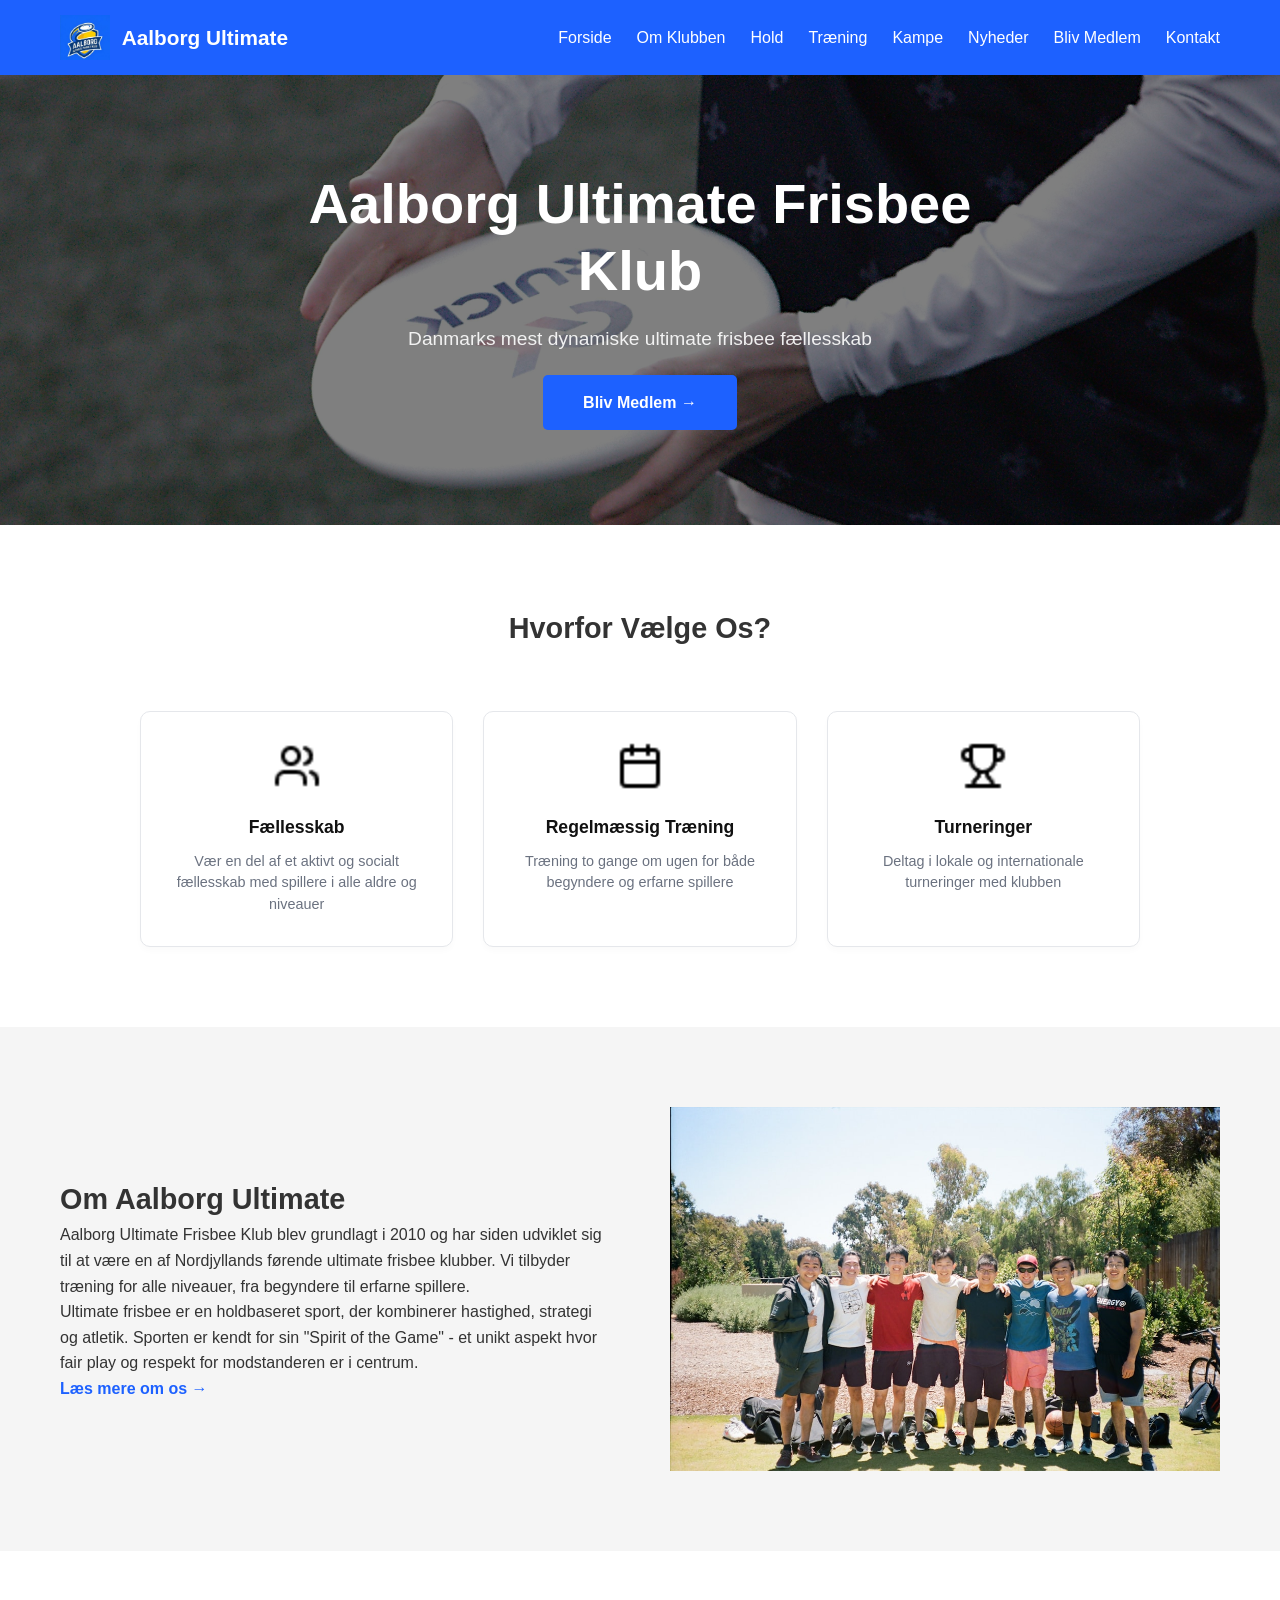
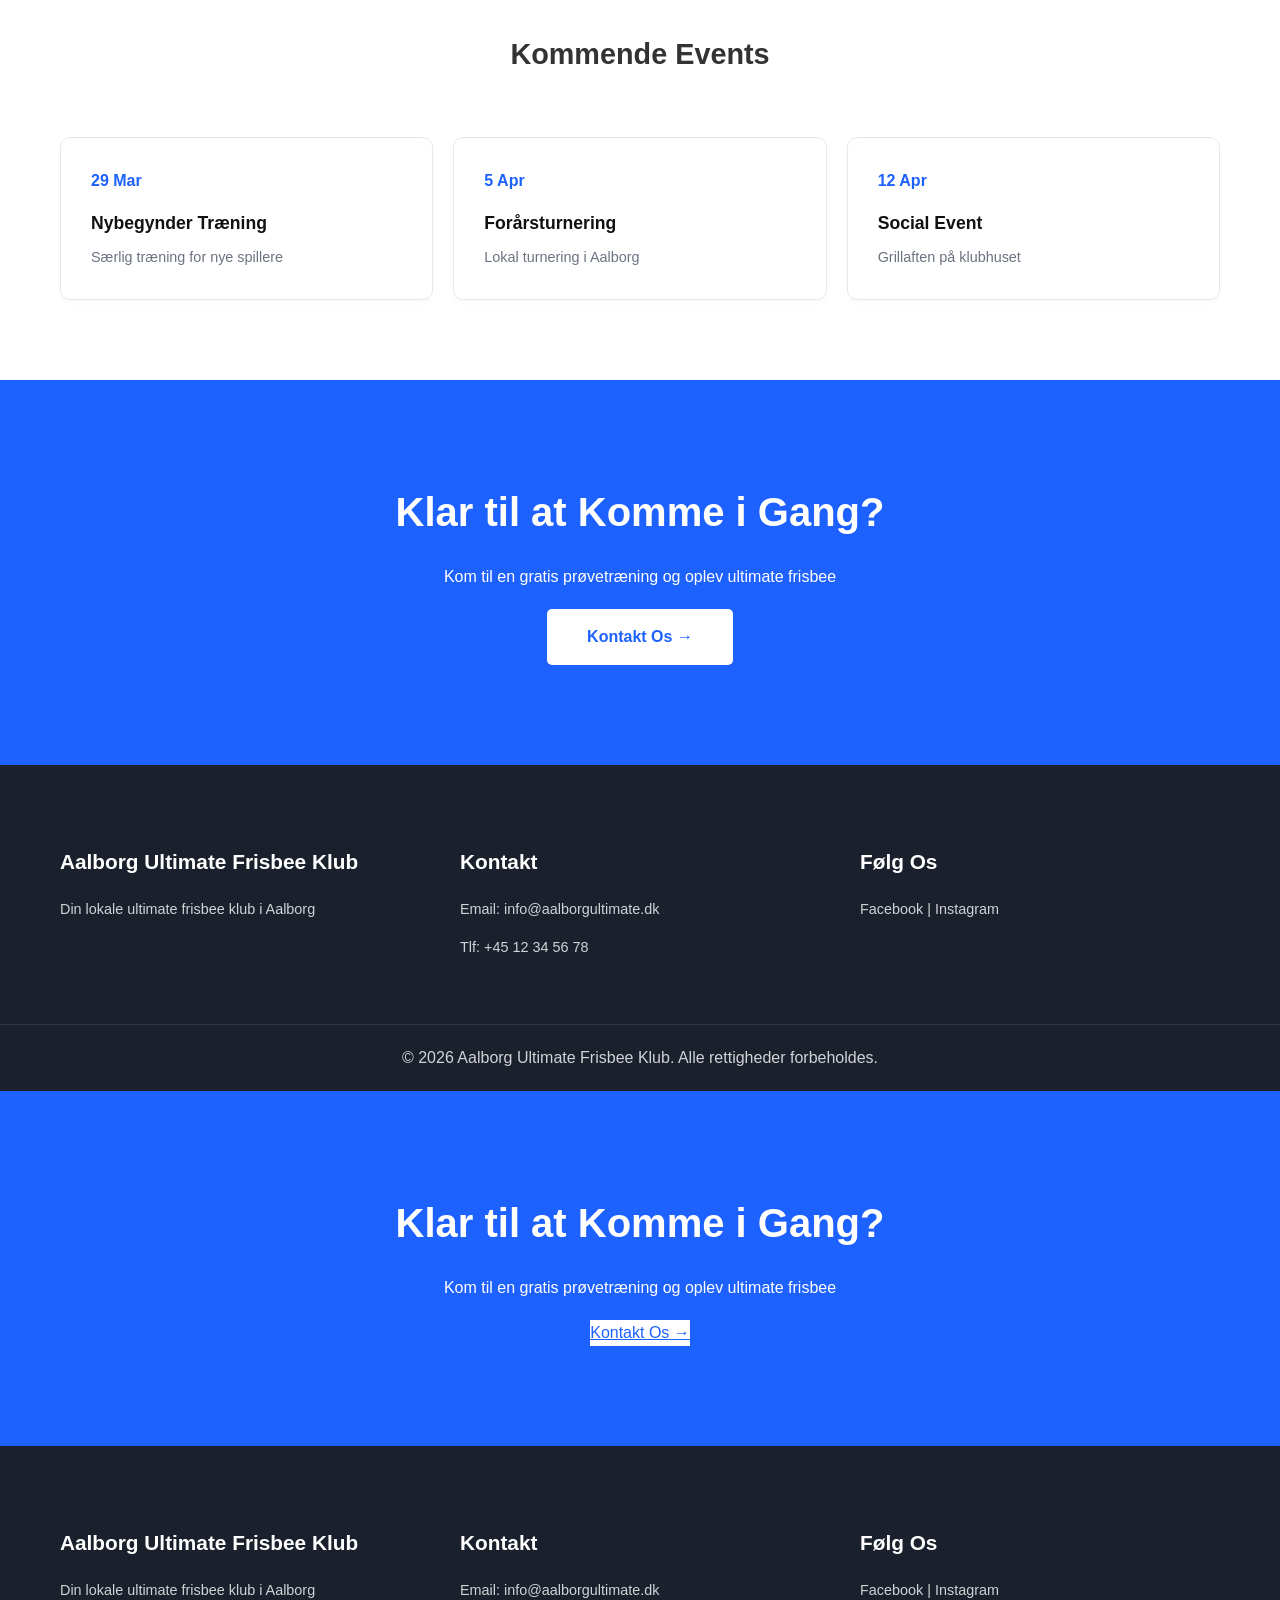
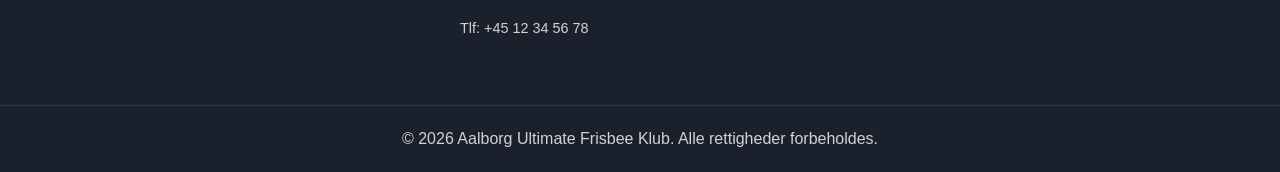
==== commit aeb2cc3b: "Ændret kode struktur Ændret strukturen så den følger DRY, og SRP" ====
--- a/Source kode/index.html
+++ b/Source kode/index.html
@@ -1,43 +1,22 @@
 <!DOCTYPE html>
 <html lang="da">
 <head>
-    <!-- ============================================================
-         META & DOKUMENTINFORMATION
-         ============================================================ -->
     <meta charset="UTF-8">
     <meta name="viewport" content="width=device-width, initial-scale=1.0">
-    <meta name="description" content="Aalborg Ultimate Frisbee Klub - Danmarks mest dynamiske ultimate frisbee fællesskab">
-    <meta name="keywords" content="ultimate frisbee, klub, Aalborg, sport, fællesskab">
-    
     <title>Forside - Aalborg Ultimate Frisbee Klub</title>
     
-    <!-- ============================================================
-         STYLESHEETS
-         ============================================================ -->
-    <link rel="stylesheet" href="css/layout.css">
-    <link rel="stylesheet" href="css/style.css">
+    <link rel="stylesheet" href="css/layout-refactored.css">
+    <link rel="stylesheet" href="css/style-refactored.css">
 </head>
 <body>
-    <!-- ============================================================
-         HEADER / NAVIGATION
-         ============================================================ -->
+
     <header class="main-header">
         <div class="container">
-            <!-- Logo -->
             <div class="logo">
-                <img src="img/logo.png" alt="AUFK Logo - Aalborg Ultimate Frisbee Klub">
+                <img src="img/logo.png" alt="AUFK Logo">
                 <span>Aalborg Ultimate</span>
             </div>
-            
-            <!-- Hamburger Menu Button (mobil) -->
-            <button class="menu-toggle" onclick="toggleMenu()" aria-label="Åbn navigation menu">
-                <span></span>
-                <span></span>
-                <span></span>
-            </button>
-            
-            <!-- Navigation -->
-            <nav id="mobile-menu">
+            <nav>
                 <ul>
                     <li><a href="index.html">Forside</a></li>
                     <li><a href="om-os.html">Om Klubben</a></li>
@@ -46,154 +25,36 @@
                     <li><a href="kampe.html">Kampe</a></li>
                     <li><a href="nyheder.html">Nyheder</a></li>
                     <li><a href="bliv-medlem.html">Bliv Medlem</a></li>
-                    <li><a href="kontakt.html">Kontakt</a></li>
+                    <li><a href="kontakt-os.html">Kontakt</a></li>
                 </ul>
             </nav>
         </div>
     </header>
 
-    <!-- ============================================================
-         MAIN CONTENT
-         ============================================================ -->
     <main>
-        <!-- Hero Section / Banner -->
         <section class="hero">
             <div class="container hero-content">
                 <h1>Aalborg Ultimate Frisbee Klub</h1>
                 <p>Danmarks mest dynamiske ultimate frisbee fællesskab</p>
-                <a href="bliv-medlem.html" class="btn-main">Bliv Medlem &rarr;</a>
+                <a href="bliv-medlem.html" class="btn btn-main">Bliv Medlem &rarr;</a>
             </div>
         </section>
 
-        <!-- Features Section: Hvorfor vælge os -->
         <section class="features page-section">
             <div class="container">
                 <h2 class="section-title">Hvorfor Vælge Os?</h2>
                 <div class="feature-grid">
-                    <!-- Feature Card 1 -->
-                    <div class="feature-card">
+                    <div class="card card--feature">
                         <img src="img/icon-user.png" alt="Fællesskab" class="icon">
                         <h3>Fællesskab</h3>
                         <p>Vær en del af et aktivt og socialt fællesskab med spillere i alle aldre og niveauer</p>
                     </div>
-                    
-                    <!-- Feature Card 2 -->
-                    <div class="feature-card">
+                    <div class="card card--feature">
                         <img src="img/icon-calendar.png" alt="Træning" class="icon">
                         <h3>Regelmæssig Træning</h3>
                         <p>Træning to gange om ugen for både begyndere og erfarne spillere</p>
                     </div>
-                    
-                    <!-- Feature Card 3 -->
-                    <div class="feature-card">
-                        <img src="img/icon-trophy.png" alt="Turneringer" class="icon">
-                        <h3>Turneringer</h3>
-                        <p>Deltag i lokale og internationale turneringer med klubben</p>
-                    </div>
-                </div>
-            </div>
-        </section>
-
-        <!-- About Teaser: Om Klubben -->
-        <section class="about-teaser page-section bg-light">
-            <div class="container about-flex">
-                <!-- Tekst -->
-                <div class="about-text">
-                    <h2>Om Aalborg Ultimate</h2>
-                    <p>Aalborg Ultimate Frisbee Klub blev grundlagt i 2010 og har siden udviklet sig til at være en af Nordjyllands førende ultimate frisbee klubber. Vi tilbyder træning for alle niveauer, fra begyndere til erfarne spillere.</p>
-                    <p>Ultimate frisbee er en holdbaseret sport, der kombinerer hastighed, strategi og atletik. Sporten er kendt for sin "Spirit of the Game" - et unikt aspekt hvor fair play og respekt for modstanderen er i centrum.</p>
-                    <a href="om-os.html" class="link-arrow">Læs mere om os &rarr;</a>
-                </div>
-                
-                <!-- Billede -->
-                <div class="about-image">
-                    <img src="img/team-photo.jpg" alt="Aalborg Ultimate Holdbillede fra træning">
-                </div>
-            </div>
-        </section>
-
-        <!-- CTA Section: Call-to-Action -->
-        <section class="cta-section">
-            <div class="container cta-content">
-                <h2>Klar til at blive medlem?</h2>
-                <p>Slut dig til Danmark mest dynamiske ultimate frisbee klub</p>
-                <a href="bliv-medlem.html" class="btn-cta">Tilmeld dig nu</a>
-            </div>
-        </section>
-    </main>
-
-    <!-- ============================================================
-         FOOTER
-         ============================================================ -->
-    <footer class="main-footer">
-        <div class="container">
-            <!-- Footer Grid: 3 kolonner -->
-            <div class="footer-grid">
-                <!-- Kolonne 1: Om klubben -->
-                <div class="footer-col">
-                    <h3>Om Klubben</h3>
-                    <p>Aalborg Ultimate Frisbee Klub - Danmarks mest dynamiske fællesskab for ultimate frisbee.</p>
-                </div>
-                
-                <!-- Kolonne 2: Genveje -->
-                <div class="footer-col">
-                    <h3>Genveje</h3>
-                    <ul style="list-style: none; padding: 0;">
-                        <li><a href="index.html">Forside</a></li>
-                        <li><a href="om-os.html">Om Klubben</a></li>
-                        <li><a href="traening.html">Træning</a></li>
-                    </ul>
-                </div>
-                
-                <!-- Kolonne 3: Kontakt -->
-                <div class="footer-col">
-                    <h3>Kontakt</h3>
-                    <p>Email: info@aufk.dk</p>
-                    <p>Telefon: +45 XX XX XX XX</p>
-                </div>
-            </div>
-            
-            <!-- Footer Bottom: Copyright -->
-            <div class="footer-bottom">
-                <p>&copy; 2024 Aalborg Ultimate Frisbee Klub. Alle rettigheder forbeholdt.</p>
-            </div>
-        </div>
-    </footer>
-
-    <!-- ============================================================
-         JAVASCRIPT - MOBIL MENU TOGGLE
-         ============================================================ -->
-    <script>
-        /**
-         * toggleMenu() - Åbner/lukker mobil navigation
-         * Toggles klassen "menu-active" på nav elementet
-         */
-        function toggleMenu() {
-            const menu = document.getElementById('mobile-menu');
-            menu.classList.toggle('menu-active');
-        }
-
-        /**
-         * Auto-luk menu når link klikkes
-         * Gør det nemmere at navigere på mobil
-         */
-        const menuLinks = document.querySelectorAll('#mobile-menu a');
-        menuLinks.forEach(link => {
-            link.addEventListener('click', () => {
-                document.getElementById('mobile-menu').classList.remove('menu-active');
-            });
-        });
-    </script>
-
-</body>
-</html>
-                    </div>
-                    <div class="feature-card">
-                        <img src="img/icon-calendar.png" alt="Træning" class="icon">
-                        <h3>Regelmæssig Træning</h3>
-                        <p>Træning to gange om ugen for både begyndere og erfarne spillere</p>
-                    </div>
-                    <div class="feature-card">
+                    <div class="card card--feature">
                         <img src="img/icon-trophy.png" alt="Turneringer" class="icon">
                         <h3>Turneringer</h3>
                         <p>Deltag i lokale og internationale turneringer med klubben</p>
@@ -220,23 +81,57 @@
             <div class="container">
                 <h2 class="section-title">Kommende Events</h2>
                 <div class="event-grid">
-                    <div class="event-card">
+                    <div class="card card--event">
                         <span class="event-date">29 Mar</span>
                         <h3>Nybegynder Træning</h3>
                         <p>Særlig træning for nye spillere</p>
                     </div>
-                    <div class="event-card">
+                    <div class="card card--event">
                         <span class="event-date">5 Apr</span>
                         <h3>Forårsturnering</h3>
                         <p>Lokal turnering i Aalborg</p>
                     </div>
-                    <div class="event-card">
+                    <div class="card card--event">
                         <span class="event-date">12 Apr</span>
                         <h3>Social Event</h3>
                         <p>Grillaften på klubhuset</p>
                     </div>
                 </div>
             </div>
+        </section>
+    </main>
+
+    <section class="cta-section">
+        <div class="container cta-content">
+            <h2>Klar til at Komme i Gang?</h2>
+            <p>Kom til en gratis prøvetræning og oplev ultimate frisbee</p>
+            <a href="kontakt-os.html" class="btn btn-cta">Kontakt Os &rarr;</a>
+        </div>
+    </section>
+
+    <footer class="main-footer">
+        <div class="container footer-grid">
+            <div class="footer-col">
+                <h3>Aalborg Ultimate Frisbee Klub</h3>
+                <p>Din lokale ultimate frisbee klub i Aalborg</p>
+            </div>
+            <div class="footer-col">
+                <h3>Kontakt</h3>
+                <p>Email: info@aalborgultimate.dk</p>
+                <p>Tlf: +45 12 34 56 78</p>
+            </div>
+            <div class="footer-col">
+                <h3>Følg Os</h3>
+                <p><a href="#">Facebook</a> | <a href="#">Instagram</a></p>
+            </div>
+        </div>
+        <div class="footer-bottom">
+            <p>&copy; 2026 Aalborg Ultimate Frisbee Klub. Alle rettigheder forbeholdes.</p>
+        </div>
+    </footer>
+
+</body>
+</html>
         </section>
     </main>
 
@@ -269,19 +164,5 @@
         </div>
     </footer>
 
-    <script>
-        function toggleMenu() {
-            const menu = document.getElementById('mobile-menu');
-            menu.classList.toggle('menu-active');
-        }
-
-        const menuLinks = document.querySelectorAll('#mobile-menu a');
-        menuLinks.forEach(link => {
-            link.addEventListener('click', () => {
-                document.getElementById('mobile-menu').classList.remove('menu-active');
-            });
-        });
-    </script>
-
 </body>
 </html>
--- a/Source kode/css/layout-refactored.css
+++ b/Source kode/css/layout-refactored.css
@@ -0,0 +1,533 @@
+/* ============================================
+   AALBORG ULTIMATE FRISBEE KLUB - LAYOUT.CSS
+   FOCUS: Flexbox, Grid, Positioning (Layout ONLY)
+   Styling goes to style.css
+   ============================================ */
+
+/* --- 1. GLOBAL RESET & BOX MODEL --- */
+* {
+    margin: 0;
+    padding: 0;
+    box-sizing: border-box;
+}
+
+body {
+    font-family: sans-serif;
+    line-height: 1.6;
+}
+
+/* --- 2. CONTAINER - Main width constraint --- */
+.container {
+    max-width: 1200px;
+    margin: 0 auto;
+    padding: 0 20px;
+}
+
+/* --- 3. HEADER LAYOUT --- */
+.main-header .container {
+    display: flex;
+    justify-content: space-between;
+    align-items: center;
+    padding: 15px 20px;
+}
+
+.logo {
+    display: flex;
+    align-items: center;
+    gap: 12px;
+}
+
+nav ul {
+    display: flex;
+    gap: 25px;
+    list-style: none;
+}
+
+/* --- 4. MAIN LAYOUT --- */
+main {
+    width: 100%;
+}
+
+/* --- 5. HERO SECTION LAYOUT --- */
+.hero {
+    display: flex;
+    align-items: center;
+    justify-content: center;
+    text-align: center;
+    min-height: 50vh;
+    padding: 60px 0;
+}
+
+.hero-content {
+    max-width: 800px;
+    display: flex;
+    flex-direction: column;
+    align-items: center;
+    gap: 20px;
+}
+
+/* Variant: Left-aligned hero content */
+.hero-content.text-left {
+    align-items: flex-start;
+    text-align: left;
+}
+
+.hero-content.text-center {
+    align-items: center;
+    text-align: center;
+}
+
+/* Subpage hero (lower than main hero) */
+.subpage-hero {
+    min-height: 50vh;
+    background-size: cover;
+    background-position: center;
+}
+
+/* --- 6. PAGE SECTIONS --- */
+.page-section {
+    padding: 80px 0;
+}
+
+.page-content {
+    padding: 80px 0;
+}
+
+/* --- 7. FEATURE GRID --- */
+.feature-grid {
+    display: flex;
+    justify-content: center;
+    align-items: stretch;
+    gap: 30px;
+    max-width: 1000px;
+    margin: 0 auto;
+    flex-wrap: wrap;
+}
+
+.feature-grid .card--feature {
+    flex: 1;
+    min-width: 250px;
+}
+
+/* --- 8. EVENT GRID --- */
+.event-grid {
+    display: flex;
+    justify-content: space-between;
+    gap: 20px;
+    flex-wrap: wrap;
+}
+
+.event-grid .card--event {
+    flex: 1;
+    min-width: 250px;
+}
+
+/* --- 9. ABOUT SECTION LAYOUT --- */
+.about-flex {
+    display: flex;
+    align-items: center;
+    gap: 60px;
+}
+
+.about-text,
+.about-image {
+    flex: 1;
+}
+
+.about-image img {
+    width: 100%;
+    display: block;
+}
+
+/* --- 10. VALUES GRID --- */
+.values-grid {
+    display: flex;
+    justify-content: space-between;
+    gap: 20px;
+    flex-wrap: wrap;
+}
+
+.values-grid .card--value {
+    flex: 1;
+    min-width: 200px;
+}
+
+/* --- 11. MISSION TEXT CENTERING --- */
+.mission-text {
+    max-width: 800px;
+    margin: 0 auto;
+    text-align: center;
+}
+
+/* --- 12. HISTORY/TIMELINE LAYOUT --- */
+.history-container {
+    max-width: 600px;
+    margin: 0 auto;
+}
+
+.timeline {
+    display: flex;
+    flex-direction: column;
+    gap: 30px;
+}
+
+.timeline-item {
+    display: flex;
+    align-items: center;
+    gap: 30px;
+}
+
+/* --- 13. STATISTICS GRID --- */
+.stats-grid {
+    display: flex;
+    justify-content: space-between;
+    text-align: center;
+    padding: 60px 0;
+    gap: 40px;
+}
+
+.stats-grid .stat-item {
+    flex: 1;
+}
+
+/* --- 14. TEAM SHOWCASE LAYOUT --- */
+.team-showcase {
+    display: flex;
+    align-items: center;
+    gap: 60px;
+    margin-bottom: 80px;
+}
+
+.team-showcase.row-reverse {
+    flex-direction: row-reverse;
+}
+
+.team-info,
+.team-img-wrapper {
+    flex: 1;
+}
+
+.team-img-wrapper img {
+    width: 100%;
+    display: block;
+}
+
+/* --- 15. TRAINING LAYOUT --- */
+.training-grid {
+    display: grid;
+    grid-template-columns: 1fr 1fr;
+    gap: 30px;
+}
+
+.info-cta-flex {
+    display: flex;
+    gap: 80px;
+    align-items: center;
+}
+
+.prep-list,
+.blue-cta-box {
+    flex: 1;
+}
+
+.map-placeholder {
+    height: 350px;
+    border-radius: 12px;
+    display: flex;
+    flex-direction: column;
+    justify-content: center;
+    align-items: center;
+    text-align: center;
+}
+
+/* --- 16. MATCHES/KAMPE LAYOUT --- */
+.match-grid {
+    display: grid;
+    grid-template-columns: repeat(3, 1fr);
+    gap: 25px;
+}
+
+.table-container {
+    width: 100%;
+    overflow-x: auto;
+    margin-top: 20px;
+}
+
+table {
+    width: 100%;
+    border-collapse: collapse;
+    background: white;
+    border-radius: 8px;
+    overflow: hidden;
+}
+
+/* --- 17. NEWS LAYOUT --- */
+.news-grid {
+    display: grid;
+    grid-template-columns: repeat(3, 1fr);
+    gap: 30px;
+}
+
+.news-card {
+    display: flex;
+    flex-direction: column;
+    height: 100%;
+}
+
+.news-content {
+    display: flex;
+    flex-direction: column;
+    flex: 1;
+    padding: 25px;
+}
+
+.filter-bar {
+    display: flex;
+    gap: 15px;
+    margin-bottom: 40px;
+    flex-wrap: wrap;
+}
+
+/* --- 18. PRICING/MEMBERSHIP LAYOUT --- */
+.pricing-grid {
+    display: grid;
+    grid-template-columns: repeat(3, 1fr);
+    gap: 30px;
+    max-width: 1100px;
+    margin: 0 auto;
+}
+
+.steps-grid {
+    display: grid;
+    grid-template-columns: repeat(4, 1fr);
+    gap: 20px;
+    text-align: center;
+}
+
+.step-item {
+    display: flex;
+    flex-direction: column;
+    align-items: center;
+}
+
+.form-wrapper {
+    max-width: 700px;
+    margin: 0 auto;
+}
+
+.form-row {
+    display: flex;
+    gap: 20px;
+}
+
+.form-row .form-group {
+    flex: 1;
+}
+
+/* --- 19. CONTACT LAYOUT --- */
+.contact-info-grid {
+    display: grid;
+    grid-template-columns: repeat(4, 1fr);
+    gap: 20px;
+}
+
+.contact-main-grid {
+    display: grid;
+    grid-template-columns: 1.2fr 1fr;
+    gap: 60px;
+}
+
+.contact-form-col,
+.contact-sidebar-col {
+    flex: 1;
+}
+
+.quick-links-grid {
+    display: grid;
+    grid-template-columns: repeat(3, 1fr);
+    gap: 30px;
+}
+
+/* --- 20. CTA SECTION LAYOUT --- */
+.cta-section {
+    padding: 100px 0;
+    text-align: center;
+}
+
+.cta-content {
+    display: flex;
+    flex-direction: column;
+    align-items: center;
+    gap: 20px;
+}
+
+/* --- 21. FOOTER LAYOUT --- */
+.main-footer {
+    padding: 80px 0 20px 0;
+}
+
+.footer-grid {
+    display: flex;
+    justify-content: space-between;
+    gap: 40px;
+    margin-bottom: 50px;
+}
+
+.footer-col {
+    flex: 1;
+}
+
+.footer-bottom {
+    text-align: center;
+    padding-top: 20px;
+    border-top: 1px solid rgba(255, 255, 255, 0.1);
+}
+
+/* --- 22. UTILITY MARGIN/PADDING CLASSES --- */
+.mb-20 {
+    margin-bottom: 20px;
+}
+
+.mt-20 {
+    margin-top: 20px;
+}
+
+.mb-40 {
+    margin-bottom: 40px;
+}
+
+.mb-60 {
+    margin-bottom: 60px;
+}
+
+/* --- 23. RESPONSIVE LAYOUT --- */
+@media (max-width: 1024px) {
+    .feature-grid,
+    .event-grid,
+    .values-grid {
+        flex-wrap: wrap;
+    }
+    
+    .match-grid {
+        grid-template-columns: repeat(2, 1fr);
+    }
+    
+    .news-grid {
+        grid-template-columns: repeat(2, 1fr);
+    }
+    
+    .pricing-grid {
+        grid-template-columns: repeat(2, 1fr);
+    }
+    
+    .steps-grid {
+        grid-template-columns: repeat(3, 1fr);
+    }
+}
+
+@media (max-width: 768px) {
+    .container {
+        padding: 0 15px;
+    }
+    
+    .main-header .container {
+        flex-direction: column;
+        gap: 15px;
+    }
+    
+    nav ul {
+        gap: 15px;
+        flex-wrap: wrap;
+    }
+    
+    .hero {
+        min-height: 60vh;
+        padding: 60px 0;
+    }
+    
+    .about-flex,
+    .team-showcase,
+    .info-cta-flex {
+        flex-direction: column;
+        gap: 30px;
+    }
+    
+    .contact-main-grid {
+        grid-template-columns: 1fr;
+        gap: 40px;
+    }
+    
+    .contact-info-grid {
+        grid-template-columns: repeat(2, 1fr);
+    }
+    
+    .feature-grid,
+    .event-grid,
+    .values-grid {
+        flex-direction: column;
+    }
+    
+    .footer-grid {
+        flex-direction: column;
+        gap: 20px;
+    }
+    
+    .stats-grid {
+        flex-direction: column;
+        gap: 20px;
+    }
+    
+    .training-grid {
+        grid-template-columns: 1fr;
+    }
+    
+    .match-grid {
+        grid-template-columns: 1fr;
+    }
+    
+    .news-grid {
+        grid-template-columns: 1fr;
+    }
+    
+    .pricing-grid {
+        grid-template-columns: 1fr;
+    }
+    
+    .steps-grid {
+        grid-template-columns: repeat(2, 1fr);
+        gap: 15px;
+    }
+}
+
+@media (max-width: 480px) {
+    .hero {
+        min-height: 50vh;
+        padding: 40px 0;
+    }
+    
+    .page-section {
+        padding: 40px 0;
+    }
+    
+    .form-row {
+        flex-direction: column;
+        gap: 0;
+    }
+    
+    nav ul {
+        flex-direction: column;
+        gap: 10px;
+    }
+    
+    .steps-grid {
+        grid-template-columns: 1fr;
+    }
+    
+    .contact-info-grid {
+        grid-template-columns: 1fr;
+    }
+    
+    .quick-links-grid {
+        grid-template-columns: 1fr;
+    }
+}
--- a/Source kode/css/style-refactored.css
+++ b/Source kode/css/style-refactored.css
@@ -0,0 +1,1035 @@
+/* ============================================
+   AALBORG ULTIMATE FRISBEE KLUB - STYLE.CSS
+   REFACTORED FOR DRY & SRP
+   ============================================ */
+
+/* --- 1. DESIGN TOKENS (CSS VARIABLES) --- */
+:root {
+    /* Brand Colors */
+    --primary-blue: #1D61FF;
+    --dark-bg: #1A202C;
+    
+    /* Text Colors */
+    --light-text: #FFFFFF;
+    --dark-text: #333333;
+    --heading-dark: #111111;
+    --text-muted: #6B7280;
+    --text-gray: #444444;
+    --text-light-gray: #666666;
+    
+    /* Border & Dividers */
+    --border-light: #E5E7EB;
+    --border-gray: #EEEEEE;
+    
+    /* Backgrounds */
+    --bg-light: #F5F5F5;
+    --bg-light-blue: #F0F6FF;
+    --bg-placeholder: #E5E7EB;
+    --bg-white: #FFFFFF;
+    
+    /* Spacing Scale */
+    --spacing-xs: 5px;
+    --spacing-sm: 10px;
+    --spacing-md: 15px;
+    --spacing-lg: 20px;
+    --spacing-xl: 30px;
+    --spacing-2xl: 40px;
+    --spacing-3xl: 60px;
+    --spacing-4xl: 80px;
+    --spacing-5xl: 100px;
+    
+    /* Border Radius */
+    --radius-sm: 5px;
+    --radius-md: 8px;
+    --radius-lg: 10px;
+    --radius-xl: 12px;
+    --radius-full: 20px;
+    
+    /* Typography */
+    --font-size-sm: 0.9rem;
+    --font-size-base: 1rem;
+    --font-size-lg: 1.1rem;
+    --font-size-xl: 1.2rem;
+    --font-size-2xl: 1.25rem;
+    --font-size-3xl: 1.8rem;
+    --font-size-4xl: 2.5rem;
+    --font-size-5xl: 3.5rem;
+    
+    /* Shadows */
+    --shadow-sm: 0 2px 10px rgba(0,0,0,0.1);
+    --shadow-card: 0 4px 6px rgba(0,0,0,0.02);
+    --shadow-card-hover: 0 10px 15px rgba(0,0,0,0.05);
+    --shadow-large: 0 5px 20px rgba(0,0,0,0.05);
+    --shadow-large-dark: 0 10px 30px rgba(0,0,0,0.1);
+}
+
+/* --- 2. BODY & TYPOGRAPHY --- */
+body {
+    background-color: var(--bg-white);
+    color: var(--dark-text);
+}
+
+h2 {
+    font-size: var(--font-size-3xl);
+    font-weight: 700;
+}
+
+/* --- 3. HEADER --- */
+.main-header {
+    background-color: var(--primary-blue);
+    color: var(--light-text);
+    box-shadow: var(--shadow-sm);
+}
+
+.logo span {
+    font-weight: bold;
+    font-size: 1.3rem;
+    color: var(--light-text);
+}
+
+.logo img {
+    height: 45px;
+    width: auto;
+}
+
+nav a {
+    color: var(--light-text);
+    text-decoration: none;
+    font-weight: 500;
+    transition: 0.3s;
+}
+
+nav a:hover,
+nav a:focus {
+    opacity: 0.8;
+    outline: 2px solid var(--light-text);
+    outline-offset: 2px;
+}
+
+/* --- 4. HERO SECTION --- */
+.hero {
+    background-image: linear-gradient(rgba(0,0,0,0.5), rgba(0,0,0,0.5)), url('../img/hero-frisbee.jpg');
+    background-size: cover;
+    background-position: center;
+    color: var(--light-text);
+}
+
+/* Hero variants for different pages */
+.hero-about {
+    background-image: linear-gradient(rgba(0,0,0,0.6), rgba(0,0,0,0.6)), url('../img/omosforside.png');
+    background-size: cover;
+    background-position: center;
+}
+
+.hero-hold {
+    background-image: linear-gradient(rgba(0,0,0,0.6), rgba(0,0,0,0.6)), url('../img/holdforside.png');
+    background-size: cover;
+    background-position: center;
+}
+
+.hero-traening {
+    background-image: linear-gradient(rgba(0,0,0,0.6), rgba(0,0,0,0.6)), url('../img/traeningforside.png');
+    background-size: cover;
+    background-position: center;
+}
+
+.hero-kampe {
+    background-image: linear-gradient(rgba(0,0,0,0.6), rgba(0,0,0,0.6)), url('../img/kampeforside.png');
+    background-size: cover;
+    background-position: center;
+}
+
+.hero-nyheder {
+    background-image: linear-gradient(rgba(0,0,0,0.6), rgba(0,0,0,0.6)), url('../img/bane.png');
+    background-size: cover;
+    background-position: center;
+}
+
+.hero-medlem {
+    background-image: linear-gradient(rgba(0,0,0,0.6), rgba(0,0,0,0.6)), url('../img/hold.png');
+    background-size: cover;
+    background-position: center;
+}
+
+.hero h1 {
+    font-size: var(--font-size-5xl);
+    font-weight: 800;
+    line-height: 1.2;
+}
+
+.hero p {
+    font-size: var(--font-size-xl);
+    opacity: 0.9;
+}
+
+/* --- 5. BUTTONS --- */
+.btn {
+    padding: var(--spacing-md) var(--spacing-2xl);
+    border-radius: var(--radius-sm);
+    text-decoration: none;
+    font-weight: bold;
+    transition: 0.3s;
+    display: inline-block;
+    cursor: pointer;
+    border: none;
+}
+
+.btn:focus {
+    outline: 2px solid;
+    outline-offset: 2px;
+}
+
+.btn-main {
+    background-color: var(--primary-blue);
+    color: var(--light-text);
+}
+
+.btn-main:hover {
+    background-color: #0044CC;
+    transform: translateY(-2px);
+}
+
+.btn-main:focus {
+    outline-color: var(--light-text);
+}
+
+.btn-cta {
+    background-color: var(--light-text);
+    color: var(--primary-blue);
+}
+
+.btn-cta:hover {
+    background-color: #F0F0F0;
+}
+
+.btn-full {
+    width: 100%;
+}
+
+.link-arrow {
+    color: var(--primary-blue);
+    text-decoration: none;
+    font-weight: 600;
+    transition: 0.3s;
+    display: inline-block;
+}
+
+.link-arrow:hover,
+.link-arrow:focus {
+    color: #0044CC;
+    transform: translateX(5px);
+}
+
+/* --- 6. CARDS (BASE COMPONENT) --- */
+/* Base card styling - alle kort deler denne */
+.card {
+    background-color: var(--bg-white);
+    border: 1px solid var(--border-light);
+    border-radius: var(--radius-lg);
+    padding: var(--spacing-xl);
+    box-shadow: var(--shadow-card);
+    transition: 0.3s;
+}
+
+.card:hover {
+    box-shadow: var(--shadow-card-hover);
+    transform: translateY(-3px);
+}
+
+.card h3 {
+    color: var(--heading-dark);
+    font-size: var(--font-size-lg);
+    margin-bottom: var(--spacing-sm);
+}
+
+.card p {
+    color: var(--text-muted);
+    font-size: var(--font-size-sm);
+    line-height: 1.5;
+}
+
+.card .icon {
+    width: 48px;
+    height: 48px;
+    margin-bottom: var(--spacing-md);
+}
+
+/* VARIANT: Feature Card - centered, used on homepage */
+.card--feature {
+    text-align: center;
+}
+
+/* VARIANT: Event Card - left-aligned with date */
+.card--event {
+    text-align: left;
+}
+
+.card--event .event-date {
+    display: block;
+    color: var(--primary-blue);
+    font-weight: bold;
+    font-size: var(--font-size-base);
+    margin-bottom: var(--spacing-md);
+}
+
+/* VARIANT: Value Card - left-aligned with icon */
+.card--value {
+    text-align: left;
+}
+
+/* VARIANT: Stat Card - for statistics */
+.card--stat {
+    text-align: center;
+    padding: var(--spacing-xl);
+}
+
+/* MODIFIER: Highlight with blue border */
+.card--highlight {
+    border-color: var(--primary-blue);
+    border-width: 2px;
+}
+
+/* --- 7. CTA SECTION --- */
+.cta-section {
+    background-color: var(--primary-blue);
+    color: var(--light-text);
+}
+
+.cta-section h2 {
+    font-size: var(--font-size-4xl);
+    font-weight: 700;
+}
+
+/* --- 8. FOOTER --- */
+.main-footer {
+    background-color: var(--dark-bg);
+    color: rgba(255, 255, 255, 0.8);
+}
+
+.main-footer h3 {
+    color: var(--light-text);
+    margin-bottom: var(--spacing-lg);
+    font-size: 1.3rem;
+}
+
+.footer-col p {
+    margin-bottom: var(--spacing-md);
+    font-size: var(--font-size-sm);
+}
+
+.main-footer a {
+    color: rgba(255, 255, 255, 0.8);
+    text-decoration: none;
+    transition: 0.3s;
+}
+
+.main-footer a:hover,
+.main-footer a:focus {
+    color: var(--light-text);
+}
+
+/* --- 9. UTILITY CLASSES --- */
+.section-title {
+    text-align: center;
+    font-size: var(--font-size-3xl);
+    margin-bottom: var(--spacing-3xl);
+    font-weight: 700;
+}
+
+.mission-text {
+    font-size: var(--font-size-base);
+    color: var(--text-gray);
+    line-height: 1.8;
+}
+
+.bg-light {
+    background-color: var(--bg-light);
+}
+
+.bg-light-blue {
+    background-color: var(--bg-light-blue);
+}
+
+/* --- 10. SPECIALISEREDE KOMPONENTER --- */
+
+/* Timeline styling */
+.timeline-year {
+    background-color: var(--primary-blue);
+    color: white;
+    font-size: var(--font-size-xl);
+    font-weight: bold;
+    padding: var(--spacing-sm) var(--spacing-lg);
+    border-radius: var(--radius-md);
+    min-width: 90px;
+    text-align: center;
+}
+
+.timeline-content h3 {
+    font-size: var(--font-size-xl);
+    margin-bottom: var(--spacing-xs);
+}
+
+.timeline-content p {
+    color: var(--text-light-gray);
+}
+
+/* Rules card */
+.rules-card {
+    background-color: var(--bg-white);
+    padding: var(--spacing-xl);
+    border-radius: var(--radius-xl);
+    margin-top: var(--spacing-xl);
+    box-shadow: var(--shadow-large);
+}
+
+.rules-card h3 {
+    margin-bottom: var(--spacing-lg);
+}
+
+.rules-card ul {
+    list-style-type: none;
+}
+
+.rules-card li {
+    margin-bottom: var(--spacing-md);
+    color: var(--text-gray);
+    position: relative;
+    padding-left: 15px;
+}
+
+.rules-card li::before {
+    content: "•";
+    color: var(--primary-blue);
+    font-weight: bold;
+    position: absolute;
+    left: 0;
+}
+
+/* Statistics */
+.stat-item {
+    display: flex;
+    flex-direction: column;
+    align-items: center;
+}
+
+.stat-number {
+    font-size: 3rem;
+    font-weight: 900;
+    color: var(--primary-blue);
+    margin-bottom: var(--spacing-xs);
+}
+
+.stat-label {
+    color: #4B5563;
+    font-size: var(--font-size-sm);
+    font-weight: 500;
+}
+
+/* Badges */
+.badge {
+    display: inline-block;
+    padding: var(--spacing-xs) var(--spacing-md);
+    border-radius: var(--radius-full);
+    font-size: 0.75rem;
+    font-weight: bold;
+    text-transform: uppercase;
+    margin-bottom: var(--spacing-md);
+}
+
+.badge-comp {
+    background-color: #E0E7FF;
+    color: var(--primary-blue);
+}
+
+.badge-beg {
+    background-color: #DCFCE7;
+    color: #166534;
+}
+
+.badge-u20 {
+    background-color: #FEF3C7;
+    color: #92400E;
+}
+
+/* Training card (same as card but with specific styling) */
+.training-card {
+    background: var(--bg-white);
+    padding: var(--spacing-xl);
+    border-radius: var(--radius-xl);
+    border: 1px solid var(--border-gray);
+    box-shadow: var(--shadow-card);
+}
+
+.training-card--highlight {
+    border: 2px solid var(--primary-blue);
+}
+
+/* Blue CTA box */
+.blue-cta-box {
+    background-color: var(--primary-blue);
+    color: white;
+    padding: var(--spacing-4xl);
+    border-radius: var(--radius-xl);
+    box-shadow: 0 15px 30px rgba(29, 97, 255, 0.2);
+}
+
+.blue-cta-box h2 {
+    color: white;
+    margin-bottom: var(--spacing-md);
+}
+
+/* Match card */
+.match-card {
+    background: var(--bg-white);
+    border: 1px solid var(--border-light);
+    border-radius: var(--radius-xl);
+    padding: var(--spacing-xl);
+    box-shadow: var(--shadow-card);
+}
+
+/* Form styling */
+.form-wrapper {
+    max-width: 700px;
+    margin: 0 auto;
+    background: var(--bg-white);
+    padding: var(--spacing-2xl);
+    border-radius: var(--radius-xl);
+    box-shadow: 0 5px 20px rgba(0,0,0,0.03);
+}
+
+.form-group label {
+    display: block;
+    margin-bottom: var(--spacing-sm);
+    font-weight: 500;
+    color: var(--heading-dark);
+}
+
+.form-group input,
+.form-group select,
+.form-group textarea {
+    width: 100%;
+    padding: var(--spacing-md);
+    border: 1px solid var(--border-light);
+    border-radius: var(--radius-md);
+    font-size: var(--font-size-base);
+    font-family: inherit;
+}
+
+.form-group textarea {
+    resize: vertical;
+}
+
+.form-group input:focus,
+.form-group select:focus,
+.form-group textarea:focus {
+    outline: 2px solid var(--primary-blue);
+    outline-offset: 2px;
+}
+
+/* Contact info card */
+.info-card {
+    text-align: center;
+    padding: var(--spacing-xl);
+    background-color: var(--bg-white);
+    border: 1px solid var(--border-light);
+    border-radius: var(--radius-lg);
+    box-shadow: var(--shadow-card);
+    transition: 0.3s;
+}
+
+.info-card:hover {
+    box-shadow: var(--shadow-card-hover);
+    transform: translateY(-3px);
+}
+
+.info-card i {
+    font-size: 2rem;
+    color: var(--primary-blue);
+    margin-bottom: var(--spacing-lg);
+}
+
+.info-card h3 {
+    font-size: var(--font-size-lg);
+    margin-bottom: var(--spacing-md);
+    color: var(--heading-dark);
+}
+
+.info-card p {
+    color: var(--text-muted);
+}
+
+/* --- NEWS CARDS --- */
+.news-card {
+    display: flex;
+    flex-direction: column;
+    background: var(--bg-white);
+    border: 1px solid var(--border-light);
+    border-radius: var(--radius-xl);
+    overflow: hidden;
+    box-shadow: var(--shadow-card);
+    transition: 0.3s;
+    height: 100%;
+}
+
+.news-card:hover {
+    box-shadow: var(--shadow-card-hover);
+    transform: translateY(-3px);
+}
+
+.news-img {
+    width: 100%;
+    height: 200px;
+    object-fit: cover;
+    display: block;
+}
+
+.news-content {
+    display: flex;
+    flex-direction: column;
+    flex: 1;
+    padding: var(--spacing-xl);
+}
+
+.news-content h3 {
+    font-size: var(--font-size-xl);
+    margin-bottom: var(--spacing-md);
+    color: var(--heading-dark);
+}
+
+.news-content p {
+    color: var(--text-muted);
+    font-size: var(--font-size-base);
+    margin-bottom: var(--spacing-lg);
+    flex: 1;
+}
+
+.badge-news {
+    background-color: var(--primary-blue);
+    color: var(--light-text);
+    padding: var(--spacing-xs) var(--spacing-md);
+    border-radius: var(--radius-full);
+    font-size: 0.75rem;
+    font-weight: bold;
+    text-transform: uppercase;
+    display: inline-block;
+    margin-bottom: var(--spacing-md);
+    width: fit-content;
+}
+
+.news-meta {
+    display: flex;
+    gap: var(--spacing-xl);
+    font-size: var(--font-size-sm);
+    color: var(--text-muted);
+    margin-bottom: var(--spacing-lg);
+}
+
+.news-meta i {
+    color: var(--primary-blue);
+    margin-right: var(--spacing-xs);
+}
+
+.news-footer {
+    border-top: 1px solid var(--border-light);
+    padding-top: var(--spacing-lg);
+}
+
+.read-more {
+    color: var(--primary-blue);
+    text-decoration: none;
+    font-weight: 600;
+    transition: 0.3s;
+}
+
+.read-more:hover {
+    transform: translateX(5px);
+}
+
+/* --- MATCH CARDS --- */
+.match-card {
+    background: var(--bg-white);
+    border: 1px solid var(--border-light);
+    border-radius: var(--radius-xl);
+    padding: var(--spacing-xl);
+    box-shadow: var(--shadow-card);
+    transition: 0.3s;
+}
+
+.match-card:hover {
+    box-shadow: var(--shadow-card-hover);
+    transform: translateY(-3px);
+}
+
+.match-header {
+    display: flex;
+    justify-content: space-between;
+    font-size: var(--font-size-sm);
+    color: var(--primary-blue);
+    font-weight: bold;
+    margin-bottom: var(--spacing-lg);
+}
+
+.match-date,
+.match-time {
+    display: flex;
+    align-items: center;
+    gap: var(--spacing-xs);
+}
+
+.match-teams {
+    text-align: center;
+    margin-bottom: var(--spacing-lg);
+}
+
+.match-teams .team {
+    font-size: var(--font-size-lg);
+    font-weight: bold;
+    color: var(--heading-dark);
+}
+
+.match-teams .vs {
+    font-size: var(--font-size-sm);
+    color: var(--text-muted);
+    margin: var(--spacing-md) 0;
+}
+
+.match-footer {
+    display: flex;
+    justify-content: space-between;
+    align-items: center;
+    padding-top: var(--spacing-lg);
+    border-top: 1px solid var(--border-light);
+    font-size: var(--font-size-sm);
+    color: var(--text-muted);
+}
+
+.match-footer i {
+    color: var(--primary-blue);
+    margin-right: var(--spacing-xs);
+}
+
+/* --- PRICING CARDS --- */
+.pricing-card {
+    background: var(--bg-white);
+    border: 2px solid var(--border-light);
+    border-radius: var(--radius-xl);
+    padding: var(--spacing-2xl);
+    text-align: center;
+    position: relative;
+    transition: 0.3s;
+}
+
+.pricing-card:hover {
+    box-shadow: var(--shadow-large);
+    transform: translateY(-5px);
+}
+
+.pricing-card h3 {
+    font-size: var(--font-size-xl);
+    margin-bottom: var(--spacing-md);
+    color: var(--heading-dark);
+}
+
+.pricing-subtitle {
+    color: var(--text-muted);
+    font-size: var(--font-size-sm);
+    margin-bottom: var(--spacing-lg);
+}
+
+.price {
+    font-size: 2.5rem;
+    font-weight: 900;
+    color: var(--primary-blue);
+    margin-bottom: var(--spacing-xl);
+}
+
+.price span {
+    font-size: var(--font-size-base);
+    font-weight: 500;
+}
+
+.feature-list {
+    list-style: none;
+    text-align: left;
+    margin-bottom: var(--spacing-xl);
+}
+
+.feature-list li {
+    padding: var(--spacing-md) 0;
+    color: var(--text-gray);
+    border-bottom: 1px solid var(--border-light);
+    display: flex;
+    align-items: center;
+    gap: var(--spacing-md);
+}
+
+.feature-list i {
+    color: var(--primary-blue);
+    font-weight: bold;
+}
+
+.highlight-pricing {
+    border-color: var(--primary-blue);
+    border-width: 2px;
+    transform: scale(1.05);
+}
+
+.popular-tag {
+    position: absolute;
+    top: -12px;
+    left: 50%;
+    transform: translateX(-50%);
+    background-color: var(--primary-blue);
+    color: var(--light-text);
+    padding: var(--spacing-xs) var(--spacing-lg);
+    border-radius: var(--radius-full);
+    font-size: 0.75rem;
+    font-weight: bold;
+}
+
+/* --- STEP ITEMS --- */
+.step-item {
+    display: flex;
+    flex-direction: column;
+    align-items: center;
+    text-align: center;
+}
+
+.step-circle {
+    width: 50px;
+    height: 50px;
+    background-color: var(--primary-blue);
+    color: var(--light-text);
+    border-radius: 50%;
+    display: flex;
+    align-items: center;
+    justify-content: center;
+    font-size: 1.5rem;
+    font-weight: bold;
+    margin-bottom: var(--spacing-lg);
+}
+
+.step-item h3 {
+    font-size: var(--font-size-lg);
+    margin-bottom: var(--spacing-md);
+    color: var(--heading-dark);
+}
+
+.step-item p {
+    color: var(--text-muted);
+    font-size: var(--font-size-sm);
+}
+
+/* --- FILTER BUTTONS --- */
+.filter-btn {
+    padding: var(--spacing-md) var(--spacing-lg);
+    background-color: var(--bg-light);
+    border: 1px solid var(--border-light);
+    border-radius: var(--radius-md);
+    cursor: pointer;
+    font-weight: 500;
+    transition: 0.3s;
+    color: var(--heading-dark);
+}
+
+.filter-btn:hover,
+.filter-btn.active {
+    background-color: var(--primary-blue);
+    color: var(--light-text);
+    border-color: var(--primary-blue);
+}
+
+.filter-btn:focus {
+    outline: 2px solid var(--primary-blue);
+    outline-offset: 2px;
+}
+
+/* --- TRAINING CARDS (on hold pages) --- */
+.card-header {
+    display: flex;
+    justify-content: space-between;
+    align-items: center;
+    margin-bottom: var(--spacing-md);
+}
+
+.card-meta {
+    margin-bottom: var(--spacing-lg);
+    font-size: var(--font-size-sm);
+    color: var(--text-gray);
+    display: flex;
+    flex-direction: column;
+    gap: var(--spacing-xs);
+}
+
+.card-meta i {
+    color: var(--primary-blue);
+    margin-right: var(--spacing-xs);
+}
+
+/* Prep list styling */
+.prep-list ul {
+    list-style: none;
+    margin-top: var(--spacing-2xl);
+}
+
+.prep-list li {
+    margin-bottom: var(--spacing-lg);
+    font-size: var(--font-size-lg);
+    display: flex;
+    align-items: center;
+    gap: var(--spacing-lg);
+    color: var(--text-gray);
+}
+
+.prep-list i {
+    color: var(--primary-blue);
+    font-size: 1.4rem;
+}
+
+.training-times {
+    margin-top: var(--spacing-lg);
+    padding-top: var(--spacing-md);
+    border-top: 1px solid var(--border-gray);
+}
+
+.training-times strong {
+    display: block;
+    color: var(--heading-dark);
+    margin-bottom: var(--spacing-xs);
+}
+
+/* --- FORM ELEMENTS --- */
+.form-group {
+    margin-bottom: var(--spacing-lg);
+}
+
+.form-group label {
+    display: block;
+    margin-bottom: var(--spacing-sm);
+    font-weight: 500;
+    color: var(--heading-dark);
+}
+
+.form-group input,
+.form-group select,
+.form-group textarea {
+    width: 100%;
+    padding: var(--spacing-md);
+    border: 1px solid var(--border-light);
+    border-radius: var(--radius-md);
+    font-size: var(--font-size-base);
+    font-family: inherit;
+    color: var(--heading-dark);
+}
+
+.form-group input::placeholder,
+.form-group textarea::placeholder {
+    color: var(--text-muted);
+}
+
+.form-group textarea {
+    resize: vertical;
+    min-height: 120px;
+}
+
+.form-group input:focus,
+.form-group select:focus,
+.form-group textarea:focus {
+    outline: 2px solid var(--primary-blue);
+    outline-offset: 2px;
+    border-color: var(--primary-blue);
+}
+
+/* --- MISC --- */
+.contact-mini {
+    margin-top: var(--spacing-xl);
+    padding-top: var(--spacing-lg);
+    border-top: 1px solid rgba(255, 255, 255, 0.2);
+}
+
+.map-placeholder {
+    background-color: var(--bg-placeholder);
+    border-radius: var(--radius-xl);
+    display: flex;
+    flex-direction: column;
+    justify-content: center;
+    align-items: center;
+    text-align: center;
+}
+
+.map-placeholder i {
+    font-size: 3rem;
+    color: #9CA3AF;
+    margin-bottom: var(--spacing-lg);
+}
+
+.team-info h2 {
+    font-size: 2rem;
+    margin-bottom: var(--spacing-md);
+}
+
+.stat-number-small {
+    display: block;
+    font-size: 1.25rem;
+    font-weight: bold;
+    margin: var(--spacing-lg) 0 var(--spacing-xs) 0;
+    color: var(--heading-dark);
+}
+
+/* --- 11. ACCESSIBILITY IMPROVEMENTS --- */
+/* Focus states for keyboard navigation */
+:focus-visible {
+    outline: 2px solid var(--primary-blue);
+    outline-offset: 2px;
+}
+
+/* Skip link for accessibility */
+.skip-link {
+    position: absolute;
+    top: -40px;
+    left: 0;
+    background: var(--primary-blue);
+    color: var(--light-text);
+    padding: var(--spacing-md);
+    text-decoration: none;
+    z-index: 100;
+}
+
+.skip-link:focus {
+    top: 0;
+}
+
+/* --- 12. RESPONSIVE TYPOGRAPHY --- */
+@media (max-width: 768px) {
+    .hero h1 {
+        font-size: var(--font-size-4xl);
+    }
+    
+    h2 {
+        font-size: var(--font-size-2xl);
+    }
+    
+    .section-title {
+        font-size: var(--font-size-2xl);
+        margin-bottom: var(--spacing-2xl);
+    }
+    
+    .stat-number {
+        font-size: 2rem;
+    }
+}
+
+@media (max-width: 480px) {
+    .hero h1 {
+        font-size: var(--font-size-3xl);
+    }
+    
+    .btn {
+        padding: var(--spacing-md) var(--spacing-lg);
+        font-size: var(--font-size-sm);
+    }
+    
+    .card {
+        padding: var(--spacing-lg);
+    }
+}
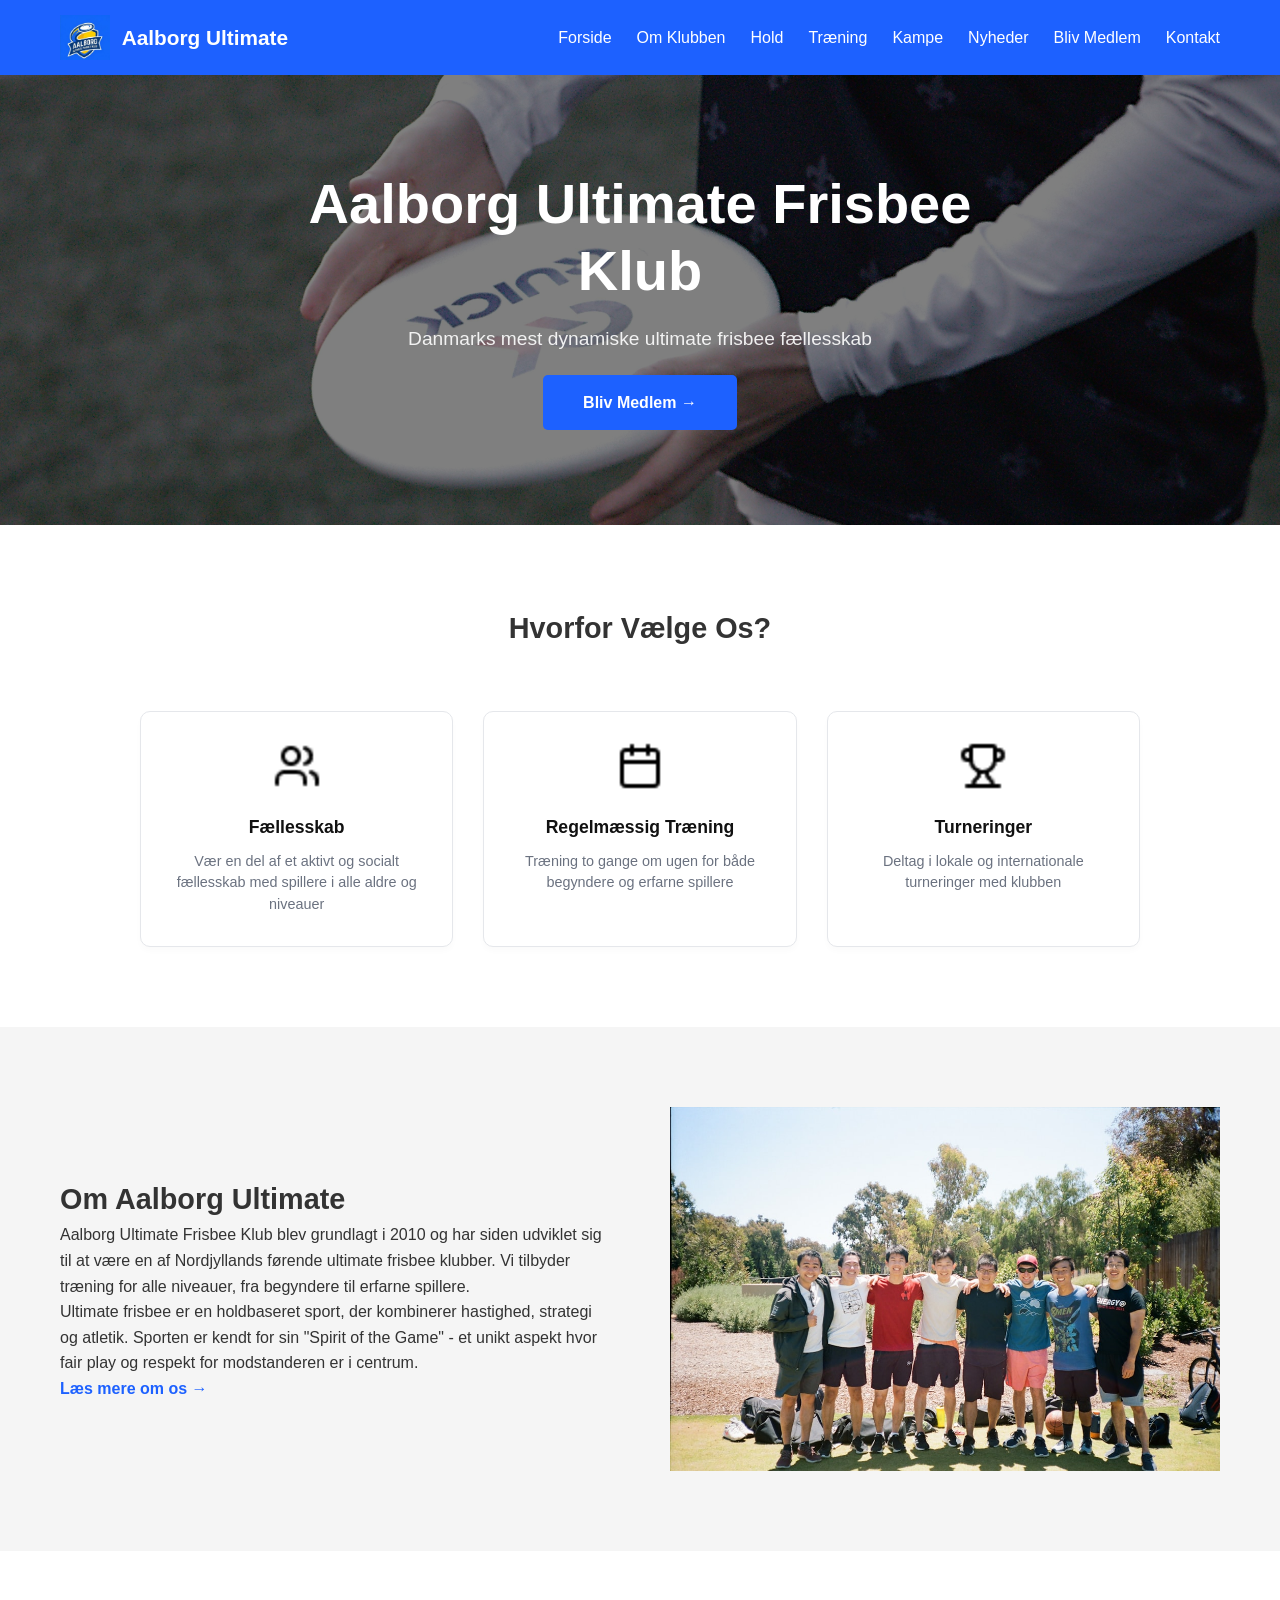
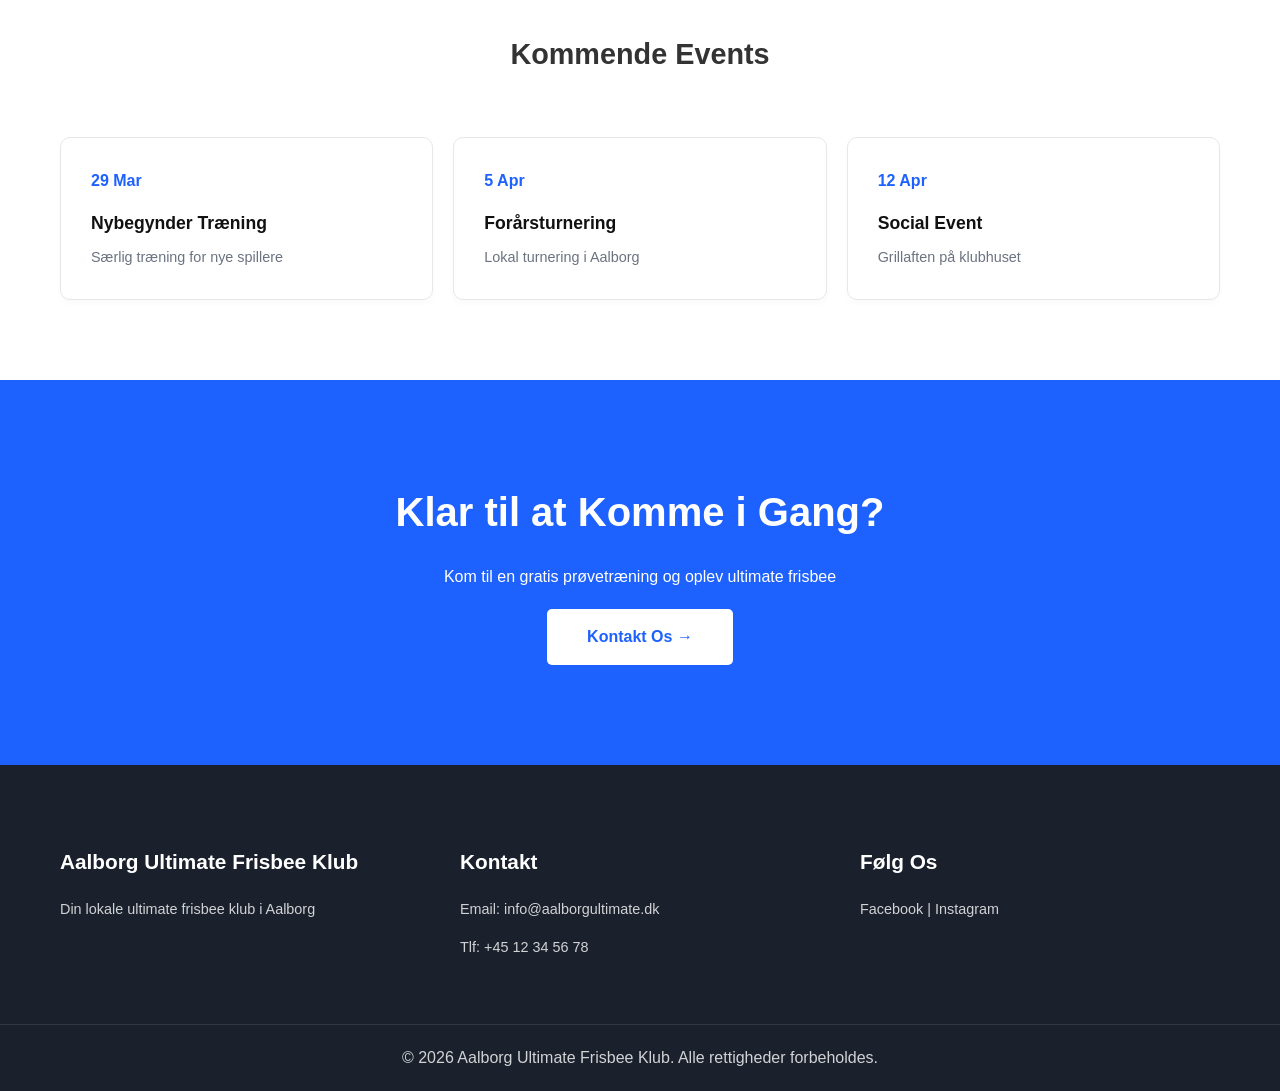
==== commit bec0741d: "Yderligere fikses, og fjernet gentagelser i koden" ====
--- a/Source kode/index.html
+++ b/Source kode/index.html
@@ -3,8 +3,10 @@
 <head>
     <meta charset="UTF-8">
     <meta name="viewport" content="width=device-width, initial-scale=1.0">
+    <meta name="description" content="Aalborg Ultimate Frisbee Klub – Danmarks mest dynamiske ultimate frisbee fællesskab. Træning for alle niveauer i Aalborg.">
     <title>Forside - Aalborg Ultimate Frisbee Klub</title>
     
+    <link rel="stylesheet" href="https://cdnjs.cloudflare.com/ajax/libs/font-awesome/6.5.0/css/all.min.css">
     <link rel="stylesheet" href="css/layout-refactored.css">
     <link rel="stylesheet" href="css/style-refactored.css">
 </head>
@@ -18,7 +20,7 @@
             </div>
             <nav>
                 <ul>
-                    <li><a href="index.html">Forside</a></li>
+                    <li><a href="index.html" aria-current="page">Forside</a></li>
                     <li><a href="om-os.html">Om Klubben</a></li>
                     <li><a href="hold.html">Hold</a></li>
                     <li><a href="traening.html">Træning</a></li>
@@ -131,38 +133,4 @@
     </footer>
 
 </body>
-</html>
-        </section>
-    </main>
-
-    <section class="cta-section">
-        <div class="container cta-content">
-            <h2>Klar til at Komme i Gang?</h2>
-            <p>Kom til en gratis prøvetræning og oplev ultimate frisbee</p>
-            <a href="kontakt-os.html" class="btn-cta">Kontakt Os &rarr;</a>
-        </div>
-    </section>
-
-    <footer class="main-footer">
-        <div class="container footer-grid">
-            <div class="footer-col">
-                <h3>Aalborg Ultimate Frisbee Klub</h3>
-                <p>Din lokale ultimate frisbee klub i Aalborg</p>
-            </div>
-            <div class="footer-col">
-                <h3>Kontakt</h3>
-                <p>Email: info@aalborgultimate.dk</p>
-                <p>Tlf: +45 12 34 56 78</p>
-            </div>
-            <div class="footer-col">
-                <h3>Følg Os</h3>
-                <p><a href="#">Facebook</a> | <a href="#">Instagram</a></p>
-            </div>
-        </div>
-        <div class="footer-bottom">
-            <p>&copy; 2026 Aalborg Ultimate Frisbee Klub. Alle rettigheder forbeholdes.</p>
-        </div>
-    </footer>
-
-</body>
 </html>
--- a/Source kode/css/style-refactored.css
+++ b/Source kode/css/style-refactored.css
@@ -350,6 +350,10 @@
     background-color: var(--bg-light-blue);
 }
 
+.text-primary {
+    color: var(--primary-blue);
+}
+
 /* --- 10. SPECIALISEREDE KOMPONENTER --- */
 
 /* Timeline styling */
@@ -451,6 +455,26 @@
     color: #92400E;
 }
 
+/* Status badges (kampresultater: Sejr / Nederlag) */
+.status-badge {
+    display: inline-block;
+    padding: var(--spacing-xs) var(--spacing-md);
+    border-radius: var(--radius-full);
+    font-size: 0.75rem;
+    font-weight: bold;
+    text-transform: uppercase;
+}
+
+.status-badge.win {
+    background-color: #DCFCE7;
+    color: #166534;
+}
+
+.status-badge.loss {
+    background-color: #FEE2E2;
+    color: #991B1B;
+}
+
 /* Training card (same as card but with specific styling) */
 .training-card {
     background: var(--bg-white);
@@ -476,15 +500,6 @@
 .blue-cta-box h2 {
     color: white;
     margin-bottom: var(--spacing-md);
-}
-
-/* Match card */
-.match-card {
-    background: var(--bg-white);
-    border: 1px solid var(--border-light);
-    border-radius: var(--radius-xl);
-    padding: var(--spacing-xl);
-    box-shadow: var(--shadow-card);
 }
 
 /* Form styling */
@@ -495,35 +510,6 @@
     padding: var(--spacing-2xl);
     border-radius: var(--radius-xl);
     box-shadow: 0 5px 20px rgba(0,0,0,0.03);
-}
-
-.form-group label {
-    display: block;
-    margin-bottom: var(--spacing-sm);
-    font-weight: 500;
-    color: var(--heading-dark);
-}
-
-.form-group input,
-.form-group select,
-.form-group textarea {
-    width: 100%;
-    padding: var(--spacing-md);
-    border: 1px solid var(--border-light);
-    border-radius: var(--radius-md);
-    font-size: var(--font-size-base);
-    font-family: inherit;
-}
-
-.form-group textarea {
-    resize: vertical;
-}
-
-.form-group input:focus,
-.form-group select:focus,
-.form-group textarea:focus {
-    outline: 2px solid var(--primary-blue);
-    outline-offset: 2px;
 }
 
 /* Contact info card */
@@ -950,11 +936,6 @@
 .map-placeholder {
     background-color: var(--bg-placeholder);
     border-radius: var(--radius-xl);
-    display: flex;
-    flex-direction: column;
-    justify-content: center;
-    align-items: center;
-    text-align: center;
 }
 
 .map-placeholder i {
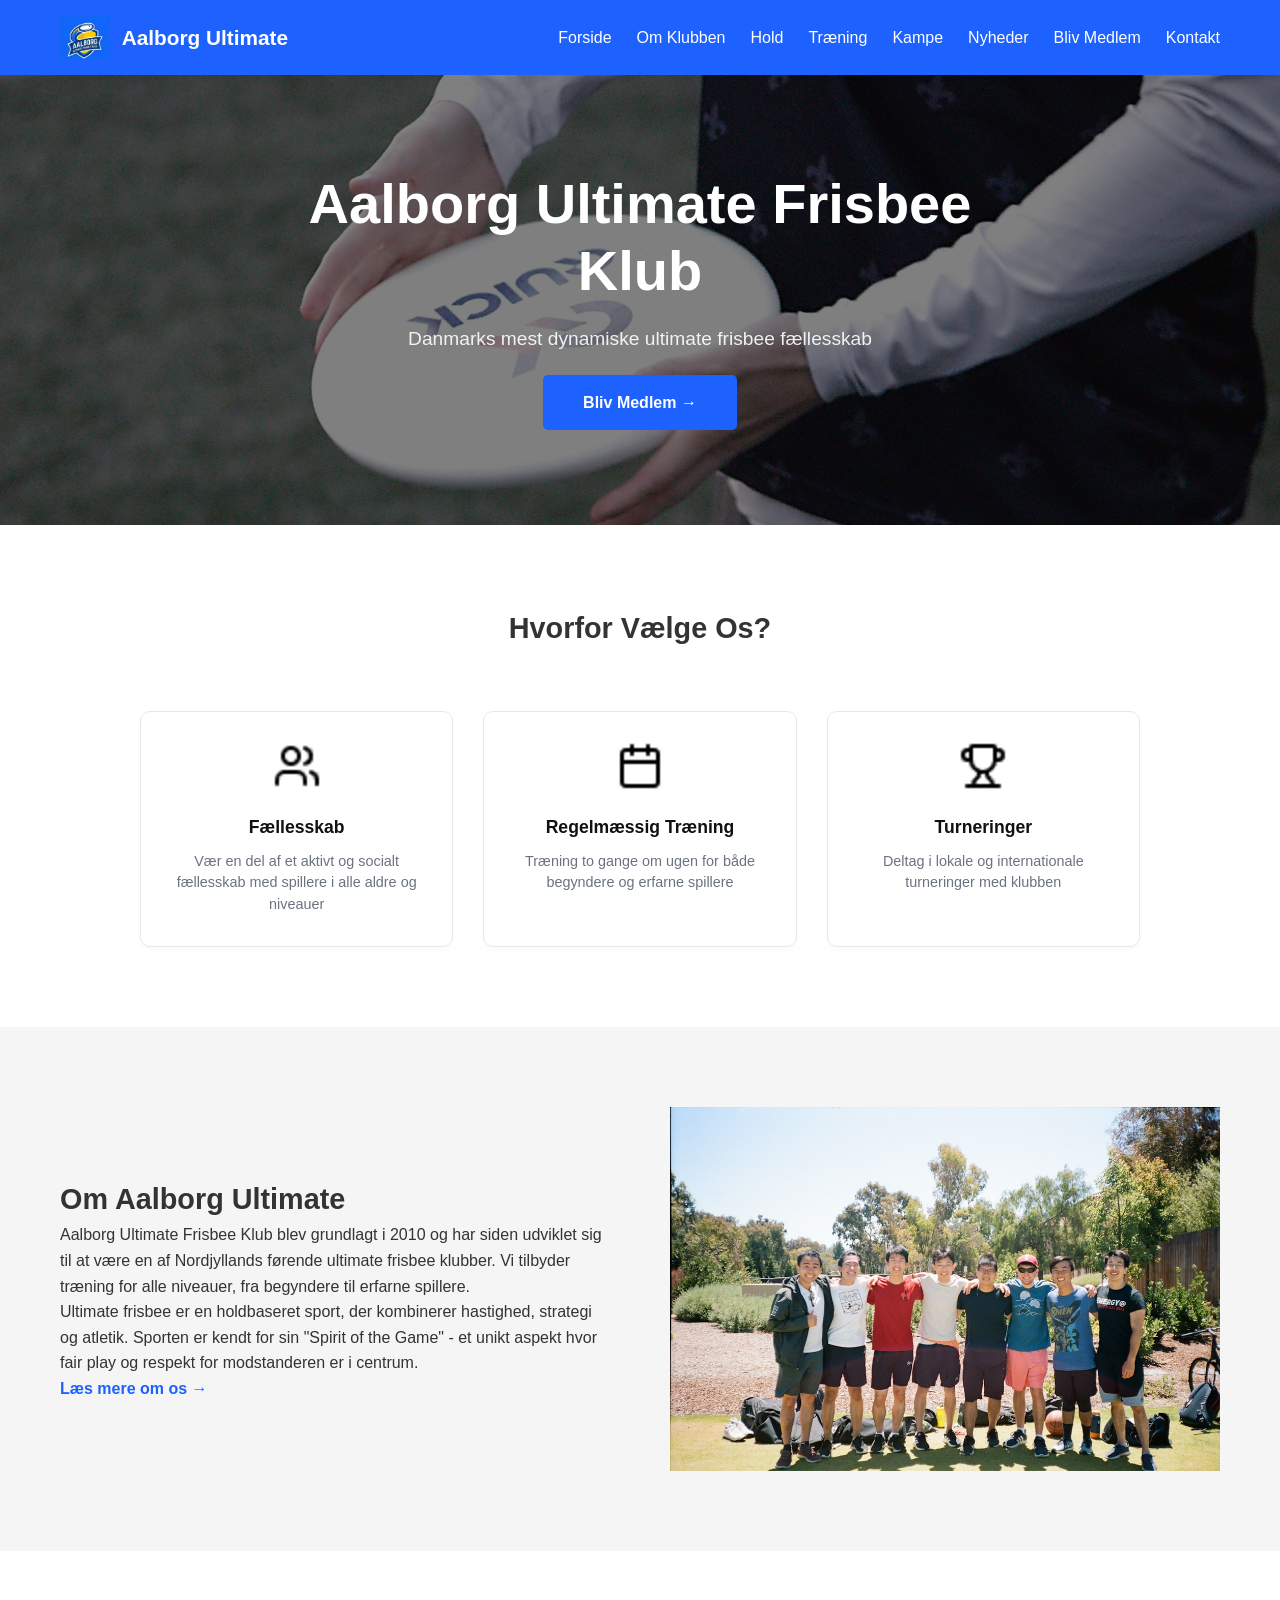
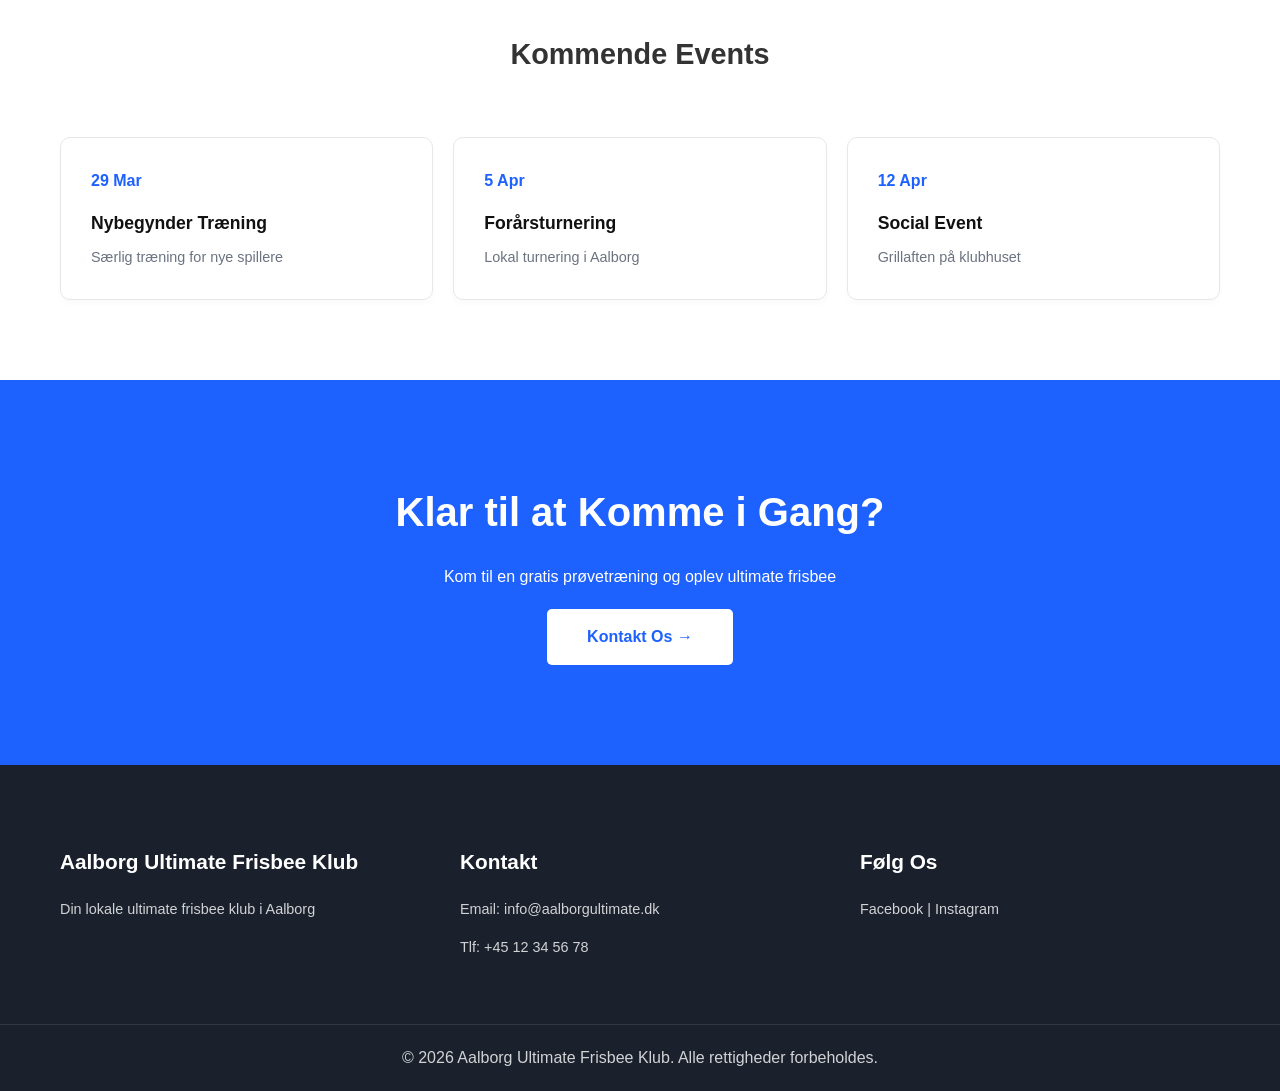
==== commit 9d297100: "Visuelle fikses på hjemmesiden" ====
--- a/Source kode/index.html
+++ b/Source kode/index.html
@@ -11,6 +11,7 @@
     <link rel="stylesheet" href="css/style-refactored.css">
 </head>
 <body>
+    <a href="#indhold" class="skip-link">Spring til indhold</a>
 
     <header class="main-header">
         <div class="container">
@@ -33,7 +34,7 @@
         </div>
     </header>
 
-    <main>
+    <main id="indhold">
         <section class="hero">
             <div class="container hero-content">
                 <h1>Aalborg Ultimate Frisbee Klub</h1>
--- a/Source kode/css/style-refactored.css
+++ b/Source kode/css/style-refactored.css
@@ -957,6 +957,100 @@
     color: var(--heading-dark);
 }
 
+/* --- TABELLER (resultater & stilling på kampe-siden) --- */
+th,
+td {
+    padding: var(--spacing-md) var(--spacing-lg);
+    text-align: left;
+}
+
+th {
+    background-color: var(--bg-light);
+    color: var(--heading-dark);
+    font-size: var(--font-size-sm);
+    font-weight: 700;
+}
+
+td {
+    border-top: 1px solid var(--border-light);
+    color: var(--text-gray);
+}
+
+/* Fremhævet række (Aalborg på 1. pladsen) */
+.highlight-row {
+    background-color: var(--bg-light-blue);
+}
+
+.highlight-row td {
+    color: var(--primary-blue);
+    font-weight: bold;
+}
+
+/* --- BESTYRELSE (kontakt-siden) --- */
+.board-section {
+    margin-top: var(--spacing-2xl);
+}
+
+.board-section h3 {
+    margin-bottom: var(--spacing-lg);
+    color: var(--heading-dark);
+}
+
+.board-member {
+    padding: var(--spacing-md) 0;
+    border-bottom: 1px solid var(--border-light);
+}
+
+.board-member h4 {
+    color: var(--heading-dark);
+    font-size: var(--font-size-base);
+}
+
+.board-member span {
+    display: block;
+    color: var(--text-muted);
+    font-size: var(--font-size-sm);
+    margin-bottom: var(--spacing-xs);
+}
+
+.board-member a {
+    color: var(--primary-blue);
+    text-decoration: none;
+    font-size: var(--font-size-sm);
+}
+
+.board-member a:hover {
+    text-decoration: underline;
+}
+
+/* Mindre kort-placeholder (kontakt-siden) */
+.map-small {
+    height: 220px;
+    padding: var(--spacing-lg);
+}
+
+/* --- CHECKBOX-RÆKKE (medlemsformular) --- */
+.form-checkbox {
+    display: flex;
+    align-items: center;
+    gap: var(--spacing-sm);
+    margin-bottom: var(--spacing-lg);
+}
+
+.form-checkbox input {
+    width: auto;
+}
+
+.form-checkbox label {
+    font-weight: 500;
+    color: var(--heading-dark);
+}
+
+/* Blå kant-variant til træningskort */
+.border-blue {
+    border-color: var(--primary-blue);
+}
+
 /* --- 11. ACCESSIBILITY IMPROVEMENTS --- */
 /* Focus states for keyboard navigation */
 :focus-visible {
